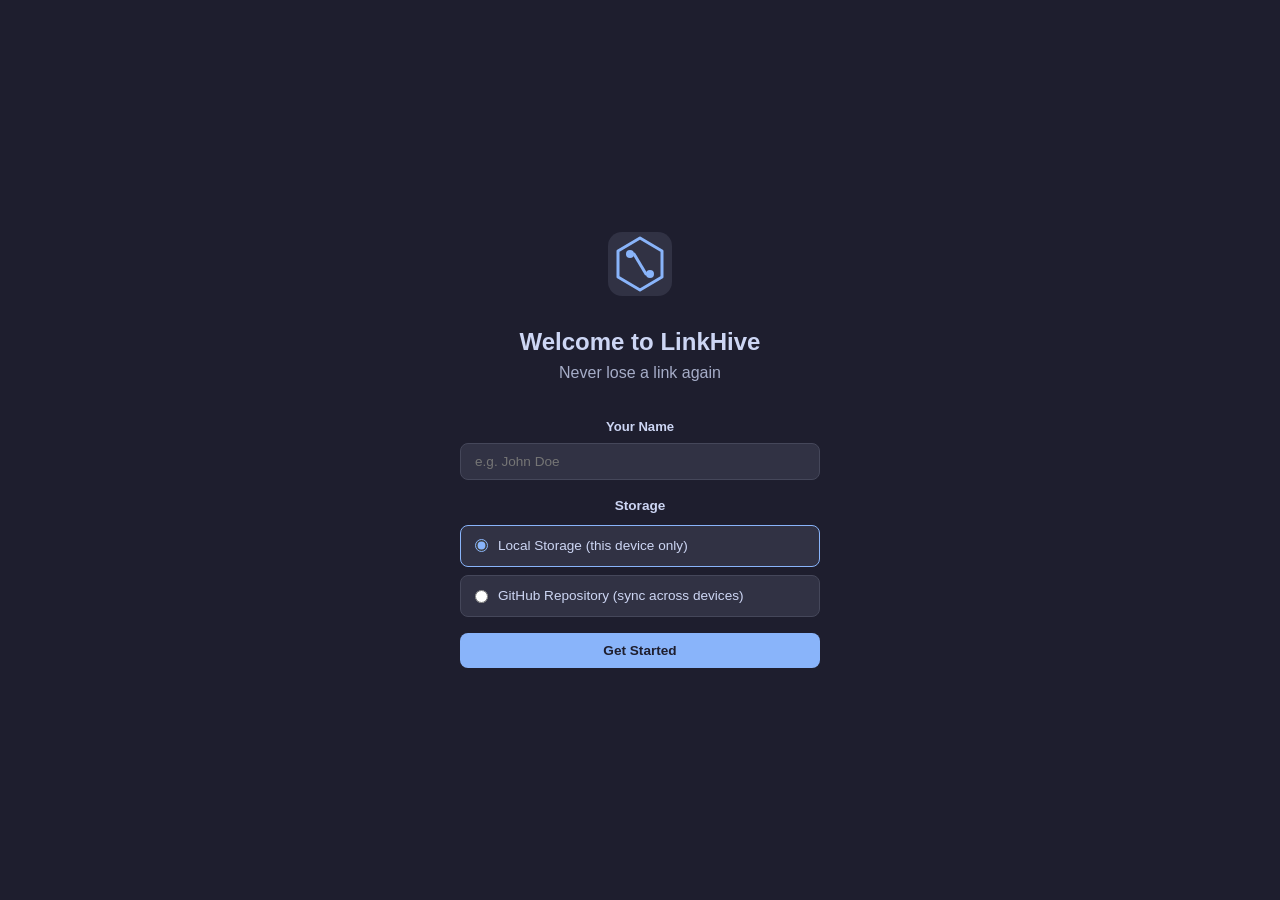
==== index.html @ fbb33479 "v0.1.0 — Initial release - Client-side link manager with IndexedDB storage - GitHub sync via Persona" ====
<!DOCTYPE html>
<html lang="en" data-theme="catppuccin" data-mode="dark">
<head>
<meta charset="UTF-8">
<meta name="viewport" content="width=device-width, initial-scale=1.0, viewport-fit=cover, user-scalable=yes">
<title>LinkHive — Never lose a link again</title>
<meta name="description" content="Organize, search, and sync your bookmarks across devices. A privacy-first, client-side link manager that works offline.">
<meta name="keywords" content="bookmarks, link manager, bookmark manager, link organizer, save links, PWA">
<meta name="author" content="Morten Johansen">
<meta name="robots" content="index, follow">
<link rel="canonical" href="https://linkhive.app/">

<!-- Open Graph -->
<meta property="og:title" content="LinkHive — Never lose a link again">
<meta property="og:description" content="Organize, search, and sync your bookmarks across devices. A privacy-first, client-side link manager.">
<meta property="og:type" content="website">
<meta property="og:url" content="https://linkhive.app/">
<meta property="og:image" content="favicon.svg">
<meta property="og:site_name" content="LinkHive">

<!-- Twitter -->
<meta name="twitter:card" content="summary">
<meta name="twitter:title" content="LinkHive — Never lose a link again">
<meta name="twitter:description" content="Organize, search, and sync your bookmarks across devices. A privacy-first, client-side link manager.">

<!-- PWA -->
<link rel="manifest" href="manifest.json">
<meta name="theme-color" content="#1e1e2e">
<meta name="apple-mobile-web-app-capable" content="yes">
<meta name="apple-mobile-web-app-status-bar-style" content="black-translucent">
<meta name="apple-mobile-web-app-title" content="LinkHive">
<meta name="mobile-web-app-capable" content="yes">
<link rel="icon" type="image/svg+xml" href="favicon.svg">
<link rel="apple-touch-icon" href="favicon.svg">

<!-- Structured Data -->
<script type="application/ld+json">
{"@context":"https://schema.org","@type":"WebApplication","name":"LinkHive","description":"Never lose a link again — organize, search, and sync your bookmarks","applicationCategory":"BrowserApplication","operatingSystem":"Any","offers":{"@type":"Offer","price":"0"}}
</script>

<!-- Styles -->
<link rel="stylesheet" href="css/base.css">
<link rel="stylesheet" href="css/themes.css">
<link rel="stylesheet" href="css/components.css">
</head>
<body>

<!-- ========== APP LAYOUT ========== -->
<div class="app-layout" id="appLayout">

<!-- ===== Sidebar ===== -->
<aside class="sidebar" id="sidebar">
  <div class="sidebar-backdrop" id="sidebarBackdrop"></div>
  <div class="sidebar-panel">
    <div class="sidebar-header">
      <div class="sidebar-user" id="sidebarUser">
        <div class="sidebar-avatar" id="sidebarAvatar">?</div>
        <span class="sidebar-name" id="sidebarName">LinkHive</span>
      </div>
      <button class="btn-icon sidebar-close" id="sidebarClose" aria-label="Close sidebar">
        <i data-lucide="x"></i>
      </button>
    </div>

    <nav class="sidebar-nav">
      <a href="#/" class="sidebar-link" data-route="/">
        <i data-lucide="home"></i>
        <span>All Links</span>
      </a>
      <a href="#/tags" class="sidebar-link" data-route="/tags">
        <i data-lucide="tag"></i>
        <span>Tags</span>
      </a>

      <div class="sidebar-section">
        <div class="sidebar-section-header">
          <span>Add Link</span>
        </div>
        <button class="sidebar-link" id="quickAddBtn">
          <i data-lucide="link"></i>
          <span>Add Link</span>
        </button>
      </div>

      <div class="sidebar-section">
        <div class="sidebar-section-header">
          <span>Collections</span>
          <button class="btn-icon-sm" id="addCollectionSidebar" aria-label="Add collection">
            <i data-lucide="plus"></i>
          </button>
        </div>
        <div class="sidebar-collections" id="sidebarCollections"></div>
      </div>
    </nav>

    <div class="sidebar-footer">
      <button class="sidebar-footer-btn" id="sidebarSyncBtn">
        <i data-lucide="settings"></i>
        <span>Settings</span>
      </button>
    </div>
  </div>
</aside>

<!-- ===== Main Wrapper ===== -->
<div class="main-wrapper" id="mainWrapper">

<!-- ===== Header ===== -->
<header class="header" id="header">
  <div class="header-left">
    <button class="btn-icon sidebar-toggle" id="sidebarToggle" aria-label="Toggle sidebar">
      <i data-lucide="menu"></i>
    </button>
    <h1 class="header-title">LinkHive</h1>
  </div>
  <div class="header-search" id="headerSearch">
    <span class="search-icon-wrap"><i data-lucide="search"></i></span>
    <input type="search" class="search-input" id="searchInput" placeholder="Search..." autocomplete="off" aria-label="Search links">
  </div>
  <div class="header-right">
    <button class="btn-icon theme-quick-toggle" id="themeQuickToggle" aria-label="Toggle dark/light mode">
      <span class="theme-toggle-icon"><i data-lucide="moon"></i></span>
    </button>
    <button class="btn-icon" id="settingsToggle" aria-label="Settings">
      <i data-lucide="settings"></i>
    </button>
  </div>
</header>

<!-- ===== Main Content ===== -->
<main class="main-content" id="mainContent">

  <div class="collection-chips" id="collectionChips"></div>

  <div class="toolbar" id="toolbar">
    <div class="toolbar-left">
      <button class="btn-view-toggle active" data-view="list" aria-label="List view" title="List view">
        <i data-lucide="list"></i>
      </button>
      <button class="btn-view-toggle" data-view="grid" aria-label="Grid view" title="Grid view">
        <i data-lucide="grid-3x3"></i>
      </button>
      <select class="sort-select" id="sortSelect">
        <option value="newest">Newest first</option>
        <option value="oldest">Oldest first</option>
        <option value="title">Title A–Z</option>
      </select>
    </div>
    <div class="toolbar-right">
      <button class="btn-view-toggle" id="btnSelectMode" aria-label="Select mode" title="Select links">
        <i data-lucide="check-square"></i>
      </button>
    </div>
  </div>

  <div class="link-grid" id="linkGrid"></div>

  <div class="empty-state hidden" id="emptyState">
    <i data-lucide="bookmark" class="empty-icon" style="width:48px;height:48px;opacity:0.3"></i>
    <h2>No links yet</h2>
    <p>Save your first link and never lose it again</p>
    <button class="btn-primary" id="emptyAddBtn">
      <i data-lucide="plus"></i>
      <span>Add Link</span>
    </button>
  </div>

  <div class="loading-state hidden" id="loadingState">
    <div class="spinner"></div>
    <p>Loading links...</p>
  </div>
</main>

<!-- ===== Bottom Bar (mobile) ===== -->
<nav class="bottom-bar" id="bottomBar">
  <button class="bottom-bar-btn active" data-route="/" aria-label="Home">
    <i data-lucide="home"></i>
    <span>Home</span>
  </button>
  <button class="bottom-bar-btn" id="bottomSearchBtn" aria-label="Search">
    <i data-lucide="search"></i>
    <span>Search</span>
  </button>
  <button class="bottom-bar-btn" id="bottomAddBtn" aria-label="Add link">
    <i data-lucide="plus"></i>
    <span>Add</span>
  </button>
</nav>

</div><!-- /main-wrapper -->
</div><!-- /app-layout -->

<!-- ========== BULK ACTION BAR ========== -->
<div class="bulk-bar hidden" id="bulkBar">
  <span class="bulk-count" id="bulkCount">0 selected</span>
  <button class="btn-secondary btn-sm" id="bulkSelectAllBtn" onclick="LinkHive.LinkGrid.selectAllVisible()">
    <i data-lucide="check-square"></i>
    <span>Select All</span>
  </button>
  <select class="bulk-move-select" id="bulkMoveSelect" onchange="LinkHive.LinkGrid.bulkMove(this.value);this.value='';">
    <option value="">Move to...</option>
  </select>
  <button class="btn-secondary btn-danger-outline btn-sm" id="bulkDeleteBtn" onclick="LinkHive.LinkGrid.bulkDelete()">
    <i data-lucide="trash-2"></i>
    <span>Delete Selected</span>
  </button>
</div>

<!-- ========== ONBOARDING ========== -->
<div class="onboarding hidden" id="onboarding">
  <div class="onboarding-logo">
    <svg width="64" height="64" viewBox="0 0 64 64" fill="none">
      <rect width="64" height="64" rx="14" fill="var(--bg-elevated)"/>
      <path d="M32 6L54 19v26L32 58 10 45V19L32 6z" fill="none" stroke="var(--accent)" stroke-width="3" stroke-linecap="round" stroke-linejoin="round"/>
      <path d="M22 26a4 4 0 1 0 0-8 4 4 0 0 0 0 8z" fill="var(--accent)"/>
      <path d="M42 46a4 4 0 1 0 0-8 4 4 0 0 0 0 8z" fill="var(--accent)"/>
      <path d="M26 22l12 20" stroke="var(--accent)" stroke-width="3" stroke-linecap="round"/>
    </svg>
  </div>
  <h1>Welcome to LinkHive</h1>
  <p class="onboarding-tagline">Never lose a link again</p>
  <div class="onboarding-form" id="onboardingForm">
    <div class="form-group">
      <label class="form-label" for="onboardingName">Your Name</label>
      <input type="text" id="onboardingName" class="form-input" placeholder="e.g. John Doe" autocomplete="name">
    </div>
    <div class="setting-group">
      <label class="setting-label">Storage</label>
      <div class="radio-group">
        <label class="radio-label">
          <input type="radio" name="onboardingStorage" value="local" class="radio-input" checked>
          <span>Local Storage (this device only)</span>
        </label>
        <label class="radio-label">
          <input type="radio" name="onboardingStorage" value="github" class="radio-input">
          <span>GitHub Repository (sync across devices)</span>
        </label>
      </div>
    </div>
    <div class="hidden" id="onboardingGithub">
      <div class="form-group">
        <label class="form-label" for="onboardingToken">GitHub PAT</label>
        <input type="password" id="onboardingToken" class="form-input" placeholder="ghp_...">
        <p class="setting-hint">Create a token with <strong>repo</strong> scope at <a href="https://github.com/settings/tokens" target="_blank" rel="noopener">github.com/settings/tokens</a></p>
      </div>
      <div class="form-group">
        <label class="form-label" for="onboardingRepo">Repository</label>
        <input type="text" id="onboardingRepo" class="form-input" placeholder="owner/repo-name">
      </div>
    </div>
    <button class="btn-primary btn-full" id="onboardingCreate">Get Started</button>
  </div>
</div>

<!-- ========== MODALS ========== -->

<!-- Settings Modal -->
<div class="modal-overlay hidden" id="settingsModal">
  <div class="modal">
    <div class="modal-header">
      <h2>Settings</h2>
      <button class="btn-icon modal-close" id="settingsClose" aria-label="Close">
        <i data-lucide="x"></i>
      </button>
    </div>
    <div class="modal-body" id="settingsBody">
      <div class="setting-group" id="settingsNameSection">
        <label class="setting-label" for="settingsName">Name</label>
        <input type="text" id="settingsName" class="setting-input" placeholder="Your name">
      </div>

      <div class="setting-group" id="settingsAvatarSection">
        <label class="setting-label">Avatar</label>
        <div class="avatar-type-row">
          <label class="radio-label"><input type="radio" name="avatarType" value="upload" class="radio-input" checked><span>Upload</span></label>
          <label class="radio-label"><input type="radio" name="avatarType" value="initials" class="radio-input"><span>Initials</span></label>
          <label class="radio-label"><input type="radio" name="avatarType" value="url" class="radio-input"><span>URL</span></label>
        </div>
        <div class="avatar-colors" id="avatarColors">
          <button class="avatar-color-btn active" data-color="#89b4fa" style="background:#89b4fa"></button>
          <button class="avatar-color-btn" data-color="#a6e3a1" style="background:#a6e3a1"></button>
          <button class="avatar-color-btn" data-color="#f9e2af" style="background:#f9e2af"></button>
          <button class="avatar-color-btn" data-color="#f38ba8" style="background:#f38ba8"></button>
          <button class="avatar-color-btn" data-color="#cba6f7" style="background:#cba6f7"></button>
          <button class="avatar-color-btn" data-color="#94e2d5" style="background:#94e2d5"></button>
          <button class="avatar-color-btn" data-color="#fab387" style="background:#fab387"></button>
          <button class="avatar-color-btn" data-color="#74c7ec" style="background:#74c7ec"></button>
        </div>
        <div class="avatar-upload-row hidden" id="avatarUploadRow">
          <input type="file" id="settingsAvatarFile" accept="image/*" class="hidden">
          <button class="btn-secondary btn-sm" id="settingsAvatarUploadBtn">
            <i data-lucide="upload"></i>
            <span>Choose Image</span>
          </button>
          <span class="avatar-upload-name" id="avatarUploadName"></span>
        </div>
        <input type="text" id="settingsAvatarUrl" class="setting-input hidden" placeholder="https://example.com/avatar.png">
      </div>

      <div class="setting-group">
        <label class="setting-label" for="settingsTheme">Theme</label>
        <select class="setting-select" id="settingsTheme">
          <option value="catppuccin">Catppuccin</option>
          <option value="dracula">Dracula</option>
          <option value="nord">Nord</option>
        </select>
      </div>

      <div class="setting-group">
        <label class="setting-label">Storage Backend</label>
        <div class="radio-group" id="settingsStorageType">
          <label class="radio-label">
            <input type="radio" name="settingsStorage" value="local" class="radio-input">
            <span>Local Storage</span>
          </label>
          <label class="radio-label">
            <input type="radio" name="settingsStorage" value="github" class="radio-input">
            <span>GitHub Repository</span>
          </label>
        </div>
      </div>

      <div class="github-settings hidden" id="settingsGithub">
        <div class="setting-group">
          <label class="setting-label" for="settingsGithubToken">GitHub Personal Access Token</label>
          <input type="password" id="settingsGithubToken" class="setting-input" placeholder="ghp_...">
          <p class="setting-hint">Create a token with <strong>repo</strong> scope at <a href="https://github.com/settings/tokens" target="_blank" rel="noopener">github.com/settings/tokens</a></p>
          <span class="server-field-hint hidden" id="serverTokenHint">Managed by server config</span>
        </div>
        <div class="setting-group">
          <label class="setting-label" for="settingsGithubRepo">Repository</label>
          <input type="text" id="settingsGithubRepo" class="setting-input" placeholder="owner/repo-name">
          <span class="server-field-hint hidden" id="serverRepoHint">Managed by server config</span>
        </div>
        <div class="setting-group">
          <label class="setting-label" for="settingsGithubBranch">Branch</label>
          <input type="text" id="settingsGithubBranch" class="setting-input" placeholder="main">
          <span class="server-field-hint hidden" id="serverBranchHint">Managed by server config</span>
        </div>
        <button class="btn-secondary btn-sm" id="settingsValidateGithub">
          <i data-lucide="check-circle"></i>
          <span>Validate Connection</span>
        </button>
        <span class="github-status" id="githubStatus"></span>
      </div>

      <div class="setting-group">
        <label class="setting-label">Data</label>
        <div class="data-actions">
          <button class="btn-secondary" id="settingsExportBtn">
            <i data-lucide="download"></i>
            <span>Export</span>
          </button>
          <button class="btn-secondary" id="settingsImportBtn">
            <i data-lucide="upload"></i>
            <span>Import</span>
          </button>
          <input type="file" id="settingsImportFile" accept=".json,.csv" class="hidden">
        </div>
        <div class="data-actions" style="margin-top:4px">
          <button class="btn-secondary" id="settingsImportRaindropBtn">
            <i data-lucide="file-spreadsheet"></i>
            <span>Import from Raindrop (CSV)</span>
          </button>
        </div>
        <div class="data-actions hidden" style="margin-top:8px" id="settingsSyncActions">
          <button class="btn-secondary" id="settingsPushBtn">
            <i data-lucide="cloud-upload"></i>
            <span>Push to GitHub</span>
          </button>
          <button class="btn-secondary" id="settingsPullBtn">
            <i data-lucide="cloud-download"></i>
            <span>Pull from GitHub</span>
          </button>
        </div>
        <span class="sync-status" id="syncStatus">Last synced: Never</span>
      </div>

      <div class="danger-zone">
        <h3 class="danger-zone-title">Danger Zone</h3>
        <p class="setting-hint">Permanently delete all links and collections.<br>This cannot be undone.</p>
        <button class="btn-secondary btn-danger-outline" id="settingsWipeBtn" style="margin-top:10px">Delete All Data</button>
        <div class="danger-confirm hidden" id="settingsWipeConfirm">
          <p class="setting-hint">Type <strong>DELETE</strong> to confirm:</p>
          <input type="text" id="settingsWipeInput" class="setting-input" placeholder="DELETE" autocomplete="off">
          <button class="btn-primary btn-danger-filled" id="settingsWipeConfirmBtn" disabled>I understand, delete everything</button>
        </div>
      </div>

      <div class="settings-footer">
        <p class="settings-credit">LinkHive by <strong id="settingsAuthor">Morten Johansen</strong></p>
        <div class="settings-links">
          <a href="https://johansen.foo" target="_blank" rel="noopener">johansen.foo</a>
          <span class="settings-sep">&middot;</span>
          <a href="https://github.com/mojoaar/linkhive" target="_blank" rel="noopener">github.com/mojoaar/linkhive</a>
        </div>
        <span class="settings-version" id="settingsVersion"></span>
      </div>
    </div>
  </div>
</div>

<!-- Add/Edit Link Modal -->
<div class="modal-overlay hidden" id="linkModal">
  <div class="modal">
    <div class="modal-header">
      <h2 id="linkModalTitle">Add Link</h2>
      <button class="btn-icon modal-close" id="linkModalClose" aria-label="Close">
        <i data-lucide="x"></i>
      </button>
    </div>
    <div class="modal-body">
      <div class="form-group">
        <label class="form-label" for="linkUrl">URL</label>
        <input type="url" id="linkUrl" class="form-input" placeholder="https://example.com" autocomplete="url">
        <span class="form-error hidden" id="linkUrlError">Please enter a valid URL</span>
      </div>

      <div class="url-preview hidden" id="urlPreview">
        <img class="url-preview-favicon" id="urlPreviewFavicon" src="" alt="" width="24" height="24" onerror="this.style.display='none'">
        <div class="url-preview-info">
          <div class="url-preview-title" id="urlPreviewTitle"></div>
          <div class="url-preview-domain" id="urlPreviewDomain"></div>
          <div class="url-preview-desc" id="urlPreviewDesc"></div>
        </div>
      </div>

      <div class="form-group">
        <label class="form-label" for="linkTitle">Title</label>
        <input type="text" id="linkTitle" class="form-input" placeholder="Page title">
      </div>

      <div class="form-group">
        <label class="form-label" for="linkDesc">Description</label>
        <textarea id="linkDesc" class="form-textarea" placeholder="Short description (optional)" rows="2"></textarea>
      </div>

      <div class="form-group">
        <label class="form-label" for="linkCollection">Collection</label>
        <select class="form-select" id="linkCollection"></select>
      </div>

      <div class="form-group">
        <label class="form-label">Tags</label>
        <div class="tag-input-wrapper" id="linkTagWrapper">
          <div class="tag-input-tags" id="linkTagTags"></div>
          <input type="text" class="tag-input-field" id="linkTagInput" placeholder="Add tag..." autocomplete="off">
        </div>
      </div>
    </div>
    <div class="modal-footer">
      <button class="btn-secondary" id="linkModalCancel">Cancel</button>
      <button class="btn-primary" id="linkModalSave">Save Link</button>
    </div>
    <input type="hidden" id="linkEditId" value="">
  </div>
</div>

<!-- Collection Modal -->
<div class="modal-overlay hidden" id="collectionModal">
  <div class="modal">
    <div class="modal-header">
      <h2 id="collectionModalTitle">New Collection</h2>
      <button class="btn-icon modal-close" id="collectionModalClose" aria-label="Close">
        <i data-lucide="x"></i>
      </button>
    </div>
    <div class="modal-body">
      <div class="form-group">
        <label class="form-label" for="collectionName">Name</label>
        <input type="text" id="collectionName" class="form-input" placeholder="e.g. Work, Personal, Reading List">
        <span class="form-error hidden" id="collectionNameError">Name is required</span>
      </div>
      <div class="form-group">
        <label class="form-label">Icon</label>
        <input type="text" class="form-input collection-icon-search" id="collectionIconSearch" placeholder="Search icons..." autocomplete="off">
        <div class="collection-icon-grid" id="collectionIconGrid"></div>
      </div>
      <div class="form-group">
        <label class="form-label">Color</label>
        <div class="collection-color-grid" id="collectionColorGrid"></div>
      </div>
    </div>
    <div class="modal-footer">
      <button class="btn-secondary" id="collectionModalCancel">Cancel</button>
      <button class="btn-primary" id="collectionModalSave">Save</button>
    </div>
    <input type="hidden" id="collectionEditId" value="">
  </div>
</div>

<!-- Confirm Modal -->
<div class="modal-overlay hidden" id="confirmModal">
  <div class="modal">
    <div class="confirm-body">
      <i data-lucide="alert-triangle" class="confirm-icon" style="width:36px;height:36px"></i>
      <h3 class="confirm-title" id="confirmTitle">Are you sure?</h3>
      <p class="confirm-message" id="confirmMessage">This action cannot be undone.</p>
    </div>
    <div class="modal-footer">
      <button class="btn-secondary" id="confirmCancel">Cancel</button>
      <button class="btn-primary btn-danger-filled" id="confirmYes">Delete</button>
    </div>
  </div>
</div>

<!-- ========== TOAST CONTAINER ========== -->
<div class="toast-container" id="toastContainer"></div>

<!-- ========== SCRIPTS ========== -->
<script src="js/config.js"></script>
<script src="js/icons.js"></script>
<script src="js/configStore.js"></script>
<script src="js/utils/dom.js"></script>
<script src="js/utils/github.js"></script>
<script src="js/storage.js"></script>
<script src="js/themes.js"></script>
<script src="js/linkStore.js"></script>
<script src="js/ui/forms.js"></script>
<script src="js/ui/modals.js"></script>
<script src="js/ui/sidebar.js"></script>
<script src="js/ui/linkGrid.js"></script>
<script src="js/app.js"></script>
</body>
</html>
---- css/base.css ----
*,
*::before,
*::after {
  margin: 0;
  padding: 0;
  box-sizing: border-box;
}

:root {
  --font-sans: -apple-system, BlinkMacSystemFont, 'Segoe UI', Roboto, 'Helvetica Neue', Arial, sans-serif;
  --font-mono: 'SF Mono', 'Fira Code', 'Fira Mono', 'Roboto Mono', monospace;
  --transition: 150ms ease;
  --radius-sm: 6px;
  --radius: 8px;
  --radius-lg: 12px;
  --radius-xl: 16px;
  --sidebar-width: 260px;
  --header-height: 56px;
  --bottom-bar-height: 56px;
  --z-header: 100;
  --z-sidebar: 150;
  --z-sidebar-backdrop: 140;
  --z-modal: 200;
  --z-toast: 300;
}

html {
  font-size: 16px;
  -webkit-text-size-adjust: 100%;
  -webkit-tap-highlight-color: transparent;
  scroll-behavior: smooth;
}

body {
  font-family: var(--font-sans);
  font-size: 0.9rem;
  line-height: 1.5;
  color: var(--text);
  background: var(--bg);
  min-height: 100vh;
  min-height: 100dvh;
  overflow-x: hidden;
  -webkit-font-smoothing: antialiased;
  -moz-osx-font-smoothing: grayscale;
}

body.modal-open {
  overflow: hidden;
}

a {
  color: var(--accent);
  text-decoration: none;
  transition: color var(--transition);
}

a:hover {
  text-decoration: underline;
}

img {
  max-width: 100%;
  display: block;
}

button {
  font-family: inherit;
  font-size: inherit;
  cursor: pointer;
  border: none;
  background: none;
  color: inherit;
}

input,
select,
textarea {
  font-family: inherit;
  font-size: inherit;
  color: inherit;
}

ul,
ol {
  list-style: none;
}

h1, h2, h3, h4 {
  line-height: 1.3;
  font-weight: 600;
}

h1 { font-size: 1.25rem; }
h2 { font-size: 1.1rem; }
h3 { font-size: 1rem; }

.app-layout {
  display: flex;
  min-height: 100vh;
  min-height: 100dvh;
}

.main-wrapper {
  flex: 1;
  display: flex;
  flex-direction: column;
  min-width: 0;
  padding-top: var(--header-height);
}

@media (max-width: 767px) {
  .main-wrapper {
    padding-bottom: var(--bottom-bar-height);
  }
}

.hidden {
  display: none !important;
}

.visually-hidden {
  position: absolute;
  width: 1px;
  height: 1px;
  padding: 0;
  margin: -1px;
  overflow: hidden;
  clip: rect(0,0,0,0);
  border: 0;
}

@media (min-width: 768px) {
  body {
    --header-height: 60px;
  }
}

@media (min-width: 1024px) {
  body {
    --header-height: 64px;
  }
}
---- css/themes.css ----
[data-theme="catppuccin"][data-mode="dark"] {
  --bg: #1e1e2e;
  --bg-elevated: #313244;
  --bg-inset: #181825;
  --text: #cdd6f4;
  --text-muted: #a6adc8;
  --text-faint: #6c7086;
  --border: #45475a;
  --border-light: #313244;
  --accent: #89b4fa;
  --accent-hover: #74a8f7;
  --accent-text: #1e1e2e;
  --danger: #f38ba8;
  --danger-hover: #e07b94;
  --warning: #f9e2af;
  --success: #a6e3a1;
  --header-bg: #1e1e2e;
  --sidebar-bg: #181825;
  --card-bg: #313244;
  --input-bg: #313244;
  --shadow: 0 1px 3px rgba(0,0,0,0.3);
  --shadow-lg: 0 8px 32px rgba(0,0,0,0.4);
  --overlay: rgba(0,0,0,0.6);
  --scrollbar-thumb: #45475a;
  --chip-bg: #313244;
  --chip-active-bg: #89b4fa;
  --chip-active-text: #1e1e2e;
}

[data-theme="catppuccin"][data-mode="light"] {
  --bg: #eff1f5;
  --bg-elevated: #e6e9ef;
  --bg-inset: #dce0e8;
  --text: #4c4f69;
  --text-muted: #8c8fa1;
  --text-faint: #bcc0cc;
  --border: #ccd0da;
  --border-light: #dce0e8;
  --accent: #1e66f5;
  --accent-hover: #1555e0;
  --accent-text: #ffffff;
  --danger: #d20f39;
  --danger-hover: #b80d32;
  --warning: #df8e1d;
  --success: #40a02b;
  --header-bg: #eff1f5;
  --sidebar-bg: #e6e9ef;
  --card-bg: #ffffff;
  --input-bg: #ffffff;
  --shadow: 0 1px 3px rgba(0,0,0,0.08);
  --shadow-lg: 0 8px 32px rgba(0,0,0,0.12);
  --overlay: rgba(0,0,0,0.4);
  --scrollbar-thumb: #ccd0da;
  --chip-bg: #e6e9ef;
  --chip-active-bg: #1e66f5;
  --chip-active-text: #ffffff;
}

[data-theme="dracula"][data-mode="dark"] {
  --bg: #282a36;
  --bg-elevated: #343746;
  --bg-inset: #21222c;
  --text: #f8f8f2;
  --text-muted: #a4a5b2;
  --text-faint: #6272a4;
  --border: #44475a;
  --border-light: #343746;
  --accent: #bd93f9;
  --accent-hover: #a67cf0;
  --accent-text: #282a36;
  --danger: #ff5555;
  --danger-hover: #e04444;
  --warning: #ffb86c;
  --success: #50fa7b;
  --header-bg: #282a36;
  --sidebar-bg: #21222c;
  --card-bg: #343746;
  --input-bg: #343746;
  --shadow: 0 1px 3px rgba(0,0,0,0.3);
  --shadow-lg: 0 8px 32px rgba(0,0,0,0.4);
  --overlay: rgba(0,0,0,0.6);
  --scrollbar-thumb: #44475a;
  --chip-bg: #343746;
  --chip-active-bg: #bd93f9;
  --chip-active-text: #282a36;
}

[data-theme="dracula"][data-mode="light"] {
  --bg: #f8f8f2;
  --bg-elevated: #f0f0ea;
  --bg-inset: #e8e8e0;
  --text: #282a36;
  --text-muted: #6272a4;
  --text-faint: #b4b7c4;
  --border: #d0d0cc;
  --border-light: #e0e0da;
  --accent: #6b3fa0;
  --accent-hover: #5a3588;
  --accent-text: #ffffff;
  --danger: #e04444;
  --danger-hover: #c03333;
  --warning: #d4850e;
  --success: #2e9e4b;
  --header-bg: #f8f8f2;
  --sidebar-bg: #f0f0ea;
  --card-bg: #ffffff;
  --input-bg: #ffffff;
  --shadow: 0 1px 3px rgba(0,0,0,0.08);
  --shadow-lg: 0 8px 32px rgba(0,0,0,0.12);
  --overlay: rgba(0,0,0,0.4);
  --scrollbar-thumb: #d0d0cc;
  --chip-bg: #f0f0ea;
  --chip-active-bg: #6b3fa0;
  --chip-active-text: #ffffff;
}

[data-theme="nord"][data-mode="dark"] {
  --bg: #2e3440;
  --bg-elevated: #3b4252;
  --bg-inset: #242933;
  --text: #eceff4;
  --text-muted: #a5aebb;
  --text-faint: #6c7693;
  --border: #4c566a;
  --border-light: #3b4252;
  --accent: #88c0d0;
  --accent-hover: #74b5c6;
  --accent-text: #2e3440;
  --danger: #bf616a;
  --danger-hover: #a8535c;
  --warning: #ebcb8b;
  --success: #a3be8c;
  --header-bg: #2e3440;
  --sidebar-bg: #242933;
  --card-bg: #3b4252;
  --input-bg: #3b4252;
  --shadow: 0 1px 3px rgba(0,0,0,0.3);
  --shadow-lg: 0 8px 32px rgba(0,0,0,0.4);
  --overlay: rgba(0,0,0,0.6);
  --scrollbar-thumb: #4c566a;
  --chip-bg: #3b4252;
  --chip-active-bg: #88c0d0;
  --chip-active-text: #2e3440;
}

[data-theme="nord"][data-mode="light"] {
  --bg: #eceff4;
  --bg-elevated: #e5e9f0;
  --bg-inset: #d8dee9;
  --text: #2e3440;
  --text-muted: #5e6f87;
  --text-faint: #b0b9cc;
  --border: #d8dee9;
  --border-light: #e5e9f0;
  --accent: #5e81ac;
  --accent-hover: #4c6d96;
  --accent-text: #ffffff;
  --danger: #bf616a;
  --danger-hover: #a8535c;
  --warning: #d08770;
  --success: #87a96b;
  --header-bg: #eceff4;
  --sidebar-bg: #e5e9f0;
  --card-bg: #ffffff;
  --input-bg: #ffffff;
  --shadow: 0 1px 3px rgba(0,0,0,0.08);
  --shadow-lg: 0 8px 32px rgba(0,0,0,0.12);
  --overlay: rgba(0,0,0,0.4);
  --scrollbar-thumb: #d8dee9;
  --chip-bg: #e5e9f0;
  --chip-active-bg: #5e81ac;
  --chip-active-text: #ffffff;
}
---- css/components.css ----
.header {
  position: fixed;
  top: 0;
  left: 0;
  right: 0;
  height: var(--header-height);
  background: var(--header-bg);
  border-bottom: 1px solid var(--border);
  display: flex;
  align-items: center;
  padding: 0 12px;
  gap: 8px;
  z-index: var(--z-header);
  -webkit-backdrop-filter: blur(12px);
  backdrop-filter: blur(12px);
}

.header-title {
  font-size: 1.1rem;
  font-weight: 700;
  letter-spacing: -0.02em;
  white-space: nowrap;
}

.header-left {
  display: flex;
  align-items: center;
  gap: 4px;
  flex-shrink: 0;
}

.header-right {
  display: flex;
  align-items: center;
  gap: 4px;
  margin-left: auto;
  flex-shrink: 0;
}

.header-search {
  flex: 1;
  max-width: 360px;
  position: relative;
  margin: 0 8px;
}

.search-icon-wrap {
  position: absolute;
  left: 10px;
  top: 50%;
  transform: translateY(-50%);
  display: flex;
  align-items: center;
  justify-content: center;
  color: var(--text-faint);
  pointer-events: none;
  z-index: 1;
}

.search-input {
  width: 100%;
  padding: 8px 12px 8px 34px;
  background: var(--input-bg);
  border: 1px solid var(--border);
  border-radius: var(--radius);
  color: var(--text);
  font-size: 0.85rem;
  outline: none;
  transition: border-color var(--transition), box-shadow var(--transition);
}

.search-input::placeholder {
  color: var(--text-faint);
}

.search-input:focus {
  border-color: var(--accent);
  box-shadow: 0 0 0 3px rgba(137, 180, 250, 0.15);
}

@media (max-width: 767px) {
  .header-search {
    max-width: none;
    margin: 0 4px;
  }

  .search-input {
    padding: 7px 10px 7px 32px;
    font-size: 0.82rem;
  }
}

/* ---- Buttons ---- */

.btn-icon {
  display: inline-flex;
  align-items: center;
  justify-content: center;
  width: 36px;
  height: 36px;
  min-width: 44px;
  min-height: 44px;
  border-radius: var(--radius);
  color: var(--text-muted);
  transition: background var(--transition), color var(--transition);
  flex-shrink: 0;
}

.btn-icon:hover {
  background: var(--bg-elevated);
  color: var(--text);
}

.btn-icon-sm {
  display: inline-flex;
  align-items: center;
  justify-content: center;
  width: 28px;
  height: 28px;
  border-radius: var(--radius-sm);
  color: var(--text-muted);
  transition: background var(--transition), color var(--transition);
}

.btn-icon-sm:hover {
  background: var(--bg-inset);
  color: var(--text);
}

.btn-primary {
  display: inline-flex;
  align-items: center;
  gap: 6px;
  padding: 10px 18px;
  background: var(--accent);
  color: var(--accent-text);
  border: none;
  border-radius: var(--radius);
  font-size: 0.85rem;
  font-weight: 600;
  cursor: pointer;
  transition: background var(--transition), transform var(--transition), box-shadow var(--transition);
}

.btn-primary:hover {
  background: var(--accent-hover);
}

.btn-primary:active {
  transform: scale(0.97);
}

.btn-primary:disabled {
  opacity: 0.5;
  cursor: not-allowed;
}

.btn-primary:disabled:active {
  transform: none;
}

.btn-secondary {
  display: inline-flex;
  align-items: center;
  gap: 6px;
  padding: 9px 16px;
  background: var(--bg-elevated);
  color: var(--text);
  border: 1px solid var(--border);
  border-radius: var(--radius);
  font-size: 0.85rem;
  font-weight: 500;
  cursor: pointer;
  transition: background var(--transition), border-color var(--transition);
}

.btn-secondary:hover {
  background: var(--bg-inset);
  border-color: var(--text-faint);
}

.btn-sm {
  padding: 6px 12px;
  font-size: 0.78rem;
}

.btn-full {
  width: 100%;
  justify-content: center;
}

.btn-danger-outline {
  border-color: var(--danger);
  color: var(--danger);
}

.btn-danger-outline:hover {
  background: var(--danger);
  color: var(--bg);
  border-color: var(--danger);
}

.btn-danger-filled {
  background: var(--danger);
  color: var(--bg);
  border: none;
}

.btn-danger-filled:hover {
  background: var(--danger-hover);
}

.btn-danger-filled:disabled {
  opacity: 0.5;
  cursor: not-allowed;
}

/* ---- Sidebar User ---- */

.sidebar-user {
  display: flex;
  align-items: center;
  gap: 10px;
}

.sidebar-avatar {
  width: 30px;
  height: 30px;
  border-radius: 50%;
  display: flex;
  align-items: center;
  justify-content: center;
  color: #fff;
  font-size: 0.75rem;
  font-weight: 700;
  flex-shrink: 0;
  background-size: cover;
  background-position: center;
}

.sidebar-name {
  font-size: 0.85rem;
  font-weight: 600;
  color: var(--text);
  overflow: hidden;
  text-overflow: ellipsis;
  white-space: nowrap;
}

/* ---- Sidebar ---- */

.sidebar {
  position: fixed;
  left: 0;
  top: 0;
  bottom: 0;
  z-index: var(--z-sidebar);
  display: flex;
}

.sidebar-backdrop {
  display: none;
  position: fixed;
  inset: 0;
  background: var(--overlay);
  z-index: var(--z-sidebar-backdrop);
}

.sidebar-panel {
  width: var(--sidebar-width);
  height: 100%;
  height: 100dvh;
  background: var(--sidebar-bg);
  border-right: 1px solid var(--border);
  display: flex;
  flex-direction: column;
  overflow-y: auto;
  z-index: 1;
}

.sidebar-header {
  display: flex;
  align-items: center;
  justify-content: space-between;
  padding: 8px 12px;
  min-height: var(--header-height);
  border-bottom: 1px solid var(--border);
}

.sidebar-nav {
  flex: 1;
  padding: 8px;
  overflow-y: auto;
}

.sidebar-link {
  display: flex;
  align-items: center;
  gap: 10px;
  padding: 9px 12px;
  border-radius: var(--radius);
  color: var(--text-muted);
  font-size: 0.85rem;
  font-weight: 500;
  transition: background var(--transition), color var(--transition);
  text-decoration: none;
}

.sidebar-link:hover {
  background: var(--bg-elevated);
  color: var(--text);
  text-decoration: none;
}

.sidebar-link.active {
  background: var(--accent);
  color: var(--accent-text);
}

.sidebar-link.active i {
  color: var(--accent-text);
}

.sidebar-section {
  margin-top: 12px;
}

.sidebar-section-header {
  display: flex;
  align-items: center;
  justify-content: space-between;
  padding: 6px 12px 8px;
  font-size: 0.7rem;
  font-weight: 600;
  text-transform: uppercase;
  letter-spacing: 0.05em;
  color: var(--text-faint);
}

.sidebar-collections {
  display: flex;
  flex-direction: column;
  gap: 2px;
}

.sidebar-collection-link {
  display: flex;
  align-items: center;
  gap: 10px;
  padding: 8px 12px;
  border-radius: var(--radius);
  color: var(--text-muted);
  font-size: 0.85rem;
  font-weight: 500;
  transition: background var(--transition), color var(--transition);
  text-decoration: none;
  cursor: pointer;
}

.sidebar-collection-link:hover {
  background: var(--bg-elevated);
  color: var(--text);
  text-decoration: none;
}

.sidebar-collection-link.active {
  background: var(--bg-elevated);
  color: var(--text);
  font-weight: 600;
}

.sidebar-collection-row {
  position: relative;
  display: flex;
  align-items: center;
}

.sidebar-collection-row .sidebar-collection-link {
  flex: 1;
  min-width: 0;
}

.collection-count {
  margin-left: auto;
  font-size: 0.7rem;
  color: var(--text-faint);
}

.collection-more-btn {
  display: none;
  align-items: center;
  justify-content: center;
  width: 24px;
  height: 24px;
  border-radius: var(--radius-sm);
  color: var(--text-faint);
  cursor: pointer;
  background: none;
  border: none;
  flex-shrink: 0;
  transition: background var(--transition), color var(--transition);
}

.sidebar-collection-row:hover .collection-more-btn,
.sidebar-collection-row:focus-within .collection-more-btn {
  display: inline-flex;
}

.collection-more-btn:hover {
  background: var(--bg-inset);
  color: var(--text);
}

.collection-menu {
  position: absolute;
  left: 12px;
  top: 100%;
  z-index: 20;
  background: var(--bg-elevated);
  border: 1px solid var(--border);
  border-radius: var(--radius);
  box-shadow: var(--shadow-lg);
  overflow: hidden;
  min-width: 140px;
}

.collection-menu-item {
  display: flex;
  align-items: center;
  gap: 8px;
  padding: 8px 12px;
  font-size: 0.78rem;
  color: var(--text);
  cursor: pointer;
  width: 100%;
  text-align: left;
  border: none;
  background: none;
  transition: background var(--transition);
}

.collection-menu-item:hover {
  background: var(--bg-inset);
}

.collection-menu-item:last-child {
  color: var(--danger);
}

.sidebar-collection-link .collection-color {
  width: 8px;
  height: 8px;
  border-radius: 50%;
  flex-shrink: 0;
}

.collection-icon-sidebar {
  display: flex;
  align-items: center;
  justify-content: center;
  flex-shrink: 0;
}

.sidebar-footer {
  padding: 8px 12px;
  border-top: 1px solid var(--border);
}

.sidebar-footer-btn {
  display: flex;
  align-items: center;
  gap: 10px;
  padding: 9px 12px;
  border-radius: var(--radius);
  color: var(--text-muted);
  font-size: 0.85rem;
  font-weight: 500;
  transition: background var(--transition), color var(--transition);
  width: 100%;
}

.sidebar-footer-btn:hover {
  background: var(--bg-elevated);
  color: var(--text);
}

.sidebar-close {
  display: none;
}

@media (max-width: 1023px) {
  .sidebar {
    transform: translateX(-100%);
    transition: transform 200ms ease;
  }

  .sidebar.open {
    transform: translateX(0);
  }

  .sidebar.open .sidebar-backdrop {
    display: block;
  }

  .sidebar-close {
    display: inline-flex;
  }
}

@media (min-width: 1024px) {
  .header {
    left: var(--sidebar-width);
  }

  .sidebar-panel {
    position: static;
    height: 100vh;
    height: 100dvh;
  }

  .sidebar-backdrop {
    display: none !important;
  }

  .app-layout {
    padding-left: var(--sidebar-width);
  }
}

/* ---- Avatar Settings ---- */

.avatar-type-row {
  display: flex;
  gap: 8px;
  margin-bottom: 8px;
}

.avatar-type-row .radio-label {
  flex: 1;
  text-align: center;
  justify-content: center;
  font-size: 0.78rem;
  padding: 8px 10px;
}

.avatar-upload-row {
  display: flex;
  align-items: center;
  gap: 8px;
}

.avatar-upload-name {
  font-size: 0.78rem;
  color: var(--text-muted);
  overflow: hidden;
  text-overflow: ellipsis;
  white-space: nowrap;
}

.avatar-colors {
  display: grid;
  grid-template-columns: repeat(4, 1fr);
  gap: 8px;
}

.avatar-color-btn {
  width: 36px;
  height: 36px;
  border-radius: 50%;
  border: 3px solid transparent;
  cursor: pointer;
  transition: transform var(--transition), border-color var(--transition);
}

.avatar-color-btn:hover {
  transform: scale(1.15);
}

.avatar-color-btn.active {
  border-color: var(--text);
  transform: scale(1.1);
}

/* ---- Main Content ---- */

.main-content {
  flex: 1;
  padding: 16px;
  max-width: 1200px;
  width: 100%;
  margin: 0 auto;
}

@media (min-width: 768px) {
  .main-content {
    padding: 20px 24px;
  }
}

/* ---- Collection Chips ---- */

.collection-chips {
  display: flex;
  align-items: center;
  flex-wrap: wrap;
  gap: 8px;
  padding: 4px 0 12px;
}

.chip {
  display: inline-flex;
  align-items: center;
  gap: 6px;
  padding: 7px 14px;
  background: var(--chip-bg);
  color: var(--text-muted);
  border-radius: 100px;
  font-size: 0.8rem;
  font-weight: 500;
  white-space: nowrap;
  cursor: pointer;
  transition: background var(--transition), color var(--transition);
  border: 1px solid transparent;
  flex-shrink: 0;
}

.chip:hover {
  background: var(--bg-inset);
  color: var(--text);
}

.chip.active {
  background: var(--chip-active-bg);
  color: var(--chip-active-text);
}

.chip-add {
  width: 32px;
  height: 32px;
  padding: 0;
  border-radius: 50%;
  justify-content: center;
  border: 1px dashed var(--border);
  background: transparent;
}

.chip-add:hover {
  border-color: var(--accent);
  color: var(--accent);
  background: transparent;
}

/* ---- Toolbar ---- */

.toolbar {
  display: flex;
  align-items: center;
  justify-content: space-between;
  padding: 4px 0 12px;
  gap: 12px;
}

.toolbar-left,
.toolbar-right {
  display: flex;
  align-items: center;
  gap: 6px;
}

.btn-view-toggle {
  display: inline-flex;
  align-items: center;
  justify-content: center;
  width: 32px;
  height: 32px;
  border-radius: var(--radius-sm);
  color: var(--text-faint);
  transition: background var(--transition), color var(--transition);
}

.btn-view-toggle:hover {
  background: var(--bg-elevated);
  color: var(--text-muted);
}

.btn-view-toggle.active {
  background: var(--bg-elevated);
  color: var(--accent);
}

.sort-select {
  padding: 6px 10px;
  background: var(--input-bg);
  border: 1px solid var(--border);
  border-radius: var(--radius-sm);
  color: var(--text-muted);
  font-size: 0.78rem;
  outline: none;
  cursor: pointer;
  transition: border-color var(--transition);
}

.sort-select:focus {
  border-color: var(--accent);
}

.link-count {
  font-size: 0.78rem;
  color: var(--text-faint);
}

/* ---- Link Cards (Grid) ---- */

.link-grid {
  display: grid;
  grid-template-columns: 1fr;
  gap: 10px;
}

@media (min-width: 600px) {
  .link-grid {
    grid-template-columns: repeat(2, 1fr);
  }
}

@media (min-width: 900px) {
  .link-grid {
    grid-template-columns: repeat(3, 1fr);
  }
}

@media (min-width: 1200px) {
  .link-grid {
    grid-template-columns: repeat(4, 1fr);
  }
}

.link-card {
  background: var(--card-bg);
  border: 1px solid var(--border);
  border-radius: var(--radius-lg);
  padding: 14px;
  cursor: pointer;
  transition: border-color var(--transition), box-shadow var(--transition), transform var(--transition);
  position: relative;
  overflow: hidden;
  contain: layout style paint;
  content-visibility: auto;
  contain-intrinsic-size: 80px;
}

.link-card:hover {
  border-color: var(--text-faint);
  box-shadow: var(--shadow);
  transform: translateY(-1px);
}

.link-card:active {
  transform: translateY(0);
}

.link-card-header {
  display: flex;
  align-items: flex-start;
  gap: 8px;
  margin-bottom: 8px;
}

.link-card-favicon {
  width: 20px;
  height: 20px;
  border-radius: 4px;
  flex-shrink: 0;
  margin-top: 1px;
  object-fit: contain;
}

.link-card-favicon-placeholder {
  width: 20px;
  height: 20px;
  border-radius: 4px;
  background: var(--bg-elevated);
  display: flex;
  align-items: center;
  justify-content: center;
  flex-shrink: 0;
  color: var(--text-faint);
}

.link-card-title {
  font-size: 0.85rem;
  font-weight: 600;
  line-height: 1.3;
  color: var(--text);
  flex: 1;
  display: -webkit-box;
  -webkit-line-clamp: 2;
  -webkit-box-orient: vertical;
  overflow: hidden;
  word-break: break-word;
}

.link-card-header-text {
  flex: 1;
  min-width: 0;
}

.link-card-url {
  font-size: 0.7rem;
  color: var(--text-faint);
  margin-bottom: 6px;
  white-space: nowrap;
  overflow: hidden;
  text-overflow: ellipsis;
}

.link-card-description {
  font-size: 0.78rem;
  color: var(--text-muted);
  line-height: 1.4;
  display: -webkit-box;
  -webkit-line-clamp: 2;
  -webkit-box-orient: vertical;
  overflow: hidden;
  margin-bottom: 10px;
}

.link-card-meta {
  display: flex;
  align-items: center;
  gap: 6px;
  font-size: 0.7rem;
  color: var(--text-faint);
  margin-bottom: 8px;
}

.link-card-bottom {
  margin-bottom: 10px;
}

.link-card-meta-dot {
  width: 3px;
  height: 3px;
  border-radius: 50%;
  background: var(--text-faint);
  opacity: 0.4;
  flex-shrink: 0;
}

.link-card-collection {
  font-weight: 500;
}

.link-card-tags {
  display: flex;
  flex-wrap: wrap;
  gap: 4px;
  margin-bottom: 10px;
}

.tag {
  display: inline-flex;
  align-items: center;
  padding: 2px 7px;
  background: var(--bg-inset);
  color: var(--text-muted);
  border-radius: 100px;
  font-size: 0.68rem;
  font-weight: 500;
  transition: background var(--transition), color var(--transition);
}

.tag:hover {
  background: var(--accent);
  color: var(--accent-text);
}

.link-card-footer {
  display: flex;
  align-items: center;
  justify-content: space-between;
  padding-top: 8px;
  border-top: 1px solid var(--border-light);
}

.link-card-date {
  font-size: 0.68rem;
  color: var(--text-faint);
}

.link-card-actions {
  display: flex;
  gap: 2px;
}

.link-card-action {
  display: inline-flex;
  align-items: center;
  justify-content: center;
  width: 26px;
  height: 26px;
  min-width: 36px;
  min-height: 36px;
  border-radius: var(--radius-sm);
  color: var(--text-faint);
  transition: background var(--transition), color var(--transition);
}

.link-card-action:hover {
  background: var(--bg-elevated);
  color: var(--text);
}

.link-card-action.delete:hover {
  color: var(--danger);
}

/* ---- Link List View ---- */

.link-grid.list-view {
  grid-template-columns: 1fr;
}

.link-grid.list-view .link-card {
  display: block;
  padding: 12px 14px;
}

.link-grid.list-view .link-card-header {
  display: flex;
  align-items: flex-start;
  gap: 8px;
  margin-bottom: 2px;
}

.link-grid.list-view .link-card-header-text {
  flex: 1;
  min-width: 0;
}

.link-grid.list-view .link-card-title {
  font-size: 0.85rem;
  white-space: nowrap;
  overflow: hidden;
  text-overflow: ellipsis;
}

.link-grid.list-view .link-card-url {
  display: block;
  font-size: 0.68rem;
  color: var(--text-faint);
}

.list-actions {
  display: flex;
  gap: 2px;
  flex-shrink: 0;
  padding-top: 1px;
}

.link-grid.list-view .link-card-description {
  display: -webkit-box;
  -webkit-line-clamp: 1;
  -webkit-box-orient: vertical;
  overflow: hidden;
  font-size: 0.75rem;
  color: var(--text-muted);
  margin-bottom: 4px;
}

.link-grid.list-view .link-card-bottom {
  display: flex;
  align-items: center;
  gap: 8px;
}

.link-grid.list-view .link-card-tags {
  display: flex;
  gap: 4px;
  flex-wrap: wrap;
  flex: 1;
  min-width: 0;
}

.link-grid.list-view .link-card-tags .tag {
  font-size: 0.65rem;
  padding: 1px 6px;
}

.link-grid.list-view .link-card-meta {
  display: flex;
  align-items: center;
  gap: 6px;
  font-size: 0.68rem;
  color: var(--text-faint);
  flex-shrink: 0;
  white-space: nowrap;
}

.link-grid.list-view .link-card-meta-dot {
  width: 3px;
  height: 3px;
  border-radius: 50%;
  background: var(--text-faint);
  opacity: 0.5;
}

.link-grid.list-view .link-card-footer {
  display: none;
}

.link-grid.list-view .link-card-favicon {
  margin-top: 2px;
}

.link-grid.list-view .link-card-favicon-placeholder {
  margin-top: 2px;
}

.link-grid.list-view .link-card-actions {
  flex-shrink: 0;
}

/* ---- Tag Cloud ---- */

.tag-card {
  display: flex;
  flex-direction: column;
  align-items: center;
  justify-content: center;
  padding: 16px 12px;
  background: var(--card-bg);
  border: 1px solid var(--border);
  border-radius: var(--radius-lg);
  cursor: pointer;
  text-decoration: none;
  gap: 6px;
  transition: border-color var(--transition), box-shadow var(--transition), transform var(--transition);
}

.tag-card:hover {
  border-color: var(--accent);
  transform: translateY(-1px);
  box-shadow: var(--shadow);
}

.tag-card-name {
  color: var(--accent);
  font-weight: 600;
  word-break: break-word;
  text-align: center;
}

.tag-card-count {
  font-size: 0.72rem;
  color: var(--text-faint);
}

/* ---- Checkboxes ---- */

.link-card-check-label {
  display: none;
  align-items: center;
  padding-right: 4px;
  cursor: pointer;
  flex-shrink: 0;
}

.link-grid.list-view .link-card-check-label {
  display: flex;
}

.link-card-check {
  width: 16px;
  height: 16px;
  accent-color: var(--accent);
  cursor: pointer;
}

/* ---- Bulk Action Bar ---- */

.bulk-bar {
  position: fixed;
  bottom: 0;
  left: 0;
  right: 0;
  z-index: var(--z-header);
  display: flex;
  align-items: center;
  justify-content: center;
  gap: 12px;
  padding: 10px 16px;
  background: var(--bg-elevated);
  border-top: 1px solid var(--border);
  box-shadow: 0 -2px 8px rgba(0,0,0,0.15);
  padding-bottom: calc(10px + env(safe-area-inset-bottom, 0));
}

@media (min-width: 768px) {
  .bulk-bar {
    bottom: 16px;
    left: 50%;
    right: auto;
    transform: translateX(-50%);
    border-radius: var(--radius-lg);
    border: 1px solid var(--border);
    padding: 10px 20px;
    box-shadow: var(--shadow-lg);
  }
}

@media (min-width: 1024px) {
  .bulk-bar {
    left: calc(var(--sidebar-width) + 50%);
    transform: translateX(-50%);
  }
}

.bulk-count {
  font-size: 0.82rem;
  color: var(--text-muted);
  font-weight: 500;
}

.bulk-move-select {
  padding: 5px 10px;
  background: var(--input-bg);
  border: 1px solid var(--border);
  border-radius: var(--radius-sm);
  color: var(--text);
  font-size: 0.78rem;
  cursor: pointer;
  outline: none;
}

/* ---- Empty & Loading States ---- */

.empty-state {
  display: flex;
  flex-direction: column;
  align-items: center;
  justify-content: center;
  padding: 60px 20px;
  text-align: center;
}

.empty-icon {
  color: var(--text-faint);
  opacity: 0.4;
  margin-bottom: 16px;
}

.empty-state h2 {
  font-size: 1.1rem;
  color: var(--text-muted);
  margin-bottom: 6px;
}

.empty-state p {
  font-size: 0.85rem;
  color: var(--text-faint);
  margin-bottom: 20px;
  max-width: 300px;
}

.loading-state {
  display: flex;
  flex-direction: column;
  align-items: center;
  justify-content: center;
  padding: 60px 20px;
  text-align: center;
  color: var(--text-faint);
}

.spinner {
  width: 32px;
  height: 32px;
  border: 3px solid var(--border);
  border-top-color: var(--accent);
  border-radius: 50%;
  animation: spin 0.7s linear infinite;
  margin-bottom: 12px;
}

@keyframes spin {
  to { transform: rotate(360deg); }
}

/* ---- Bottom Bar (Mobile) ---- */

.bottom-bar {
  display: none;
  position: fixed;
  bottom: 0;
  left: 0;
  right: 0;
  height: var(--bottom-bar-height);
  background: var(--header-bg);
  border-top: 1px solid var(--border);
  z-index: var(--z-header);
  padding: 0 8px;
  padding-bottom: env(safe-area-inset-bottom, 0);
}

.bottom-bar-btn {
  display: flex;
  flex-direction: column;
  align-items: center;
  justify-content: center;
  gap: 2px;
  padding: 6px 12px;
  color: var(--text-faint);
  font-size: 0.65rem;
  font-weight: 500;
  transition: color var(--transition);
  flex: 1;
  border-radius: var(--radius);
}

.bottom-bar-btn.active {
  color: var(--accent);
}

.bottom-bar-btn:hover {
  color: var(--text-muted);
}

@media (max-width: 767px) {
  .bottom-bar {
    display: flex;
  }
}

/* ---- Modal Overlay ---- */

.modal-overlay {
  position: fixed;
  inset: 0;
  background: var(--overlay);
  display: flex;
  align-items: center;
  justify-content: center;
  z-index: var(--z-modal);
  padding: 16px;
  animation: fadeIn 150ms ease;
}

@keyframes fadeIn {
  from { opacity: 0; }
  to   { opacity: 1; }
}

.modal {
  position: relative;
  z-index: 1;
  background: var(--bg);
  border-radius: var(--radius-lg);
  width: 100%;
  max-width: 480px;
  max-height: 90vh;
  max-height: 90dvh;
  overflow-y: auto;
  box-shadow: var(--shadow-lg);
  border: 1px solid var(--border);
  animation: scaleIn 150ms ease;
}

@keyframes scaleIn {
  from { opacity: 0; transform: scale(0.95) translateY(8px); }
  to   { opacity: 1; transform: scale(1) translateY(0); }
}

.modal-header {
  display: flex;
  align-items: center;
  justify-content: space-between;
  padding: 16px 20px;
  border-bottom: 1px solid var(--border);
  position: sticky;
  top: 0;
  background: var(--bg);
  z-index: 2;
}

.modal-header h2 {
  font-size: 1.1rem;
  font-weight: 700;
}

.modal-body {
  padding: 20px;
  display: flex;
  flex-direction: column;
  gap: 20px;
}

.modal-footer {
  display: flex;
  align-items: center;
  justify-content: flex-end;
  gap: 8px;
  padding: 16px 20px;
  border-top: 1px solid var(--border);
}

.modal-close {
  color: var(--text-muted);
}

.modal-close:hover {
  color: var(--text);
}

/* ---- Settings Modal ---- */

.setting-group {
  display: flex;
  flex-direction: column;
  gap: 8px;
}

.setting-label {
  font-size: 0.85rem;
  font-weight: 600;
  color: var(--text);
}

.setting-input,
.setting-select {
  padding: 10px 14px;
  background: var(--input-bg);
  border: 1px solid var(--border);
  border-radius: var(--radius);
  color: var(--text);
  font-size: 0.85rem;
  outline: none;
  transition: border-color var(--transition);
  width: 100%;
}

.setting-input:focus,
.setting-select:focus {
  border-color: var(--accent);
}

.setting-input:disabled,
.setting-select:disabled {
  opacity: 0.5;
  cursor: not-allowed;
}

.setting-input::placeholder {
  color: var(--text-faint);
}

.setting-select {
  cursor: pointer;
  appearance: none;
  background-image: url("data:image/svg+xml,%3Csvg xmlns='http://www.w3.org/2000/svg' width='12' height='12' viewBox='0 0 24 24' fill='none' stroke='%236c7086' stroke-width='2'%3E%3Cpath d='m6 9 6 6 6-6'/%3E%3C/svg%3E");
  background-repeat: no-repeat;
  background-position: right 12px center;
  padding-right: 36px;
}

.setting-hint {
  font-size: 0.75rem;
  color: var(--text-faint);
  line-height: 1.4;
}

.server-field-hint {
  font-size: 0.7rem;
  color: var(--warning);
}

.setting-hint a {
  color: var(--accent);
  text-decoration: none;
}

.setting-hint a:hover {
  text-decoration: underline;
}

.data-actions {
  display: flex;
  gap: 8px;
}

.data-actions .btn-secondary {
  flex: 1;
  justify-content: center;
}

.radio-group {
  display: flex;
  flex-direction: column;
  gap: 8px;
}

.radio-label {
  display: flex;
  align-items: center;
  gap: 10px;
  padding: 10px 14px;
  background: var(--bg-elevated);
  border: 1px solid var(--border);
  border-radius: var(--radius);
  cursor: pointer;
  font-size: 0.85rem;
  transition: border-color var(--transition);
}

.radio-label:hover {
  border-color: var(--text-faint);
}

.radio-label:has(.radio-input:checked) {
  border-color: var(--accent);
  background: var(--bg-elevated);
}

.radio-input {
  accent-color: var(--accent);
}

.github-settings {
  display: flex;
  flex-direction: column;
  gap: 16px;
  padding: 16px;
  background: var(--bg-elevated);
  border-radius: var(--radius);
  border: 1px solid var(--border);
}

.github-status {
  font-size: 0.78rem;
  color: var(--text-faint);
}

.github-status.success {
  color: var(--success);
}

.github-status.error {
  color: var(--danger);
}

/* ---- Danger Zone ---- */

.danger-zone {
  margin-top: 8px;
  padding: 16px;
  border: 2px solid var(--danger);
  border-radius: var(--radius);
}

.danger-zone-title {
  font-size: 0.9rem;
  font-weight: 600;
  color: var(--danger);
  margin-bottom: 8px;
  margin-top: 0;
}

.danger-confirm {
  margin-top: 12px;
  padding: 12px;
  background: var(--bg-elevated);
  border-radius: var(--radius);
  display: flex;
  flex-direction: column;
  gap: 8px;
}

/* ---- Settings Footer ---- */

.settings-footer {
  padding-top: 12px;
  padding-bottom: 4px;
  border-top: 1px solid var(--border);
  text-align: center;
}

.settings-credit {
  font-size: 0.78rem;
  color: var(--text-muted);
  margin-bottom: 4px;
}

.settings-credit strong {
  color: var(--accent);
}

.settings-links {
  display: flex;
  align-items: center;
  justify-content: center;
  gap: 8px;
  font-size: 0.72rem;
  margin-bottom: 8px;
}

.settings-links a {
  color: var(--text-faint);
  text-decoration: none;
  transition: color var(--transition);
}

.settings-links a:hover {
  color: var(--accent);
}

.settings-sep {
  color: var(--border);
}

.settings-version {
  font-size: 0.65rem;
  color: var(--text-faint);
  opacity: 0.6;
}

.sync-status {
  font-size: 0.75rem;
  color: var(--text-faint);
  margin-top: 4px;
}

/* ---- Form Elements ---- */

.form-group {
  display: flex;
  flex-direction: column;
  gap: 6px;
}

.form-label {
  font-size: 0.82rem;
  font-weight: 600;
  color: var(--text);
}

.form-input,
.form-select,
.form-textarea {
  padding: 10px 14px;
  background: var(--input-bg);
  border: 1px solid var(--border);
  border-radius: var(--radius);
  color: var(--text);
  font-size: 0.85rem;
  outline: none;
  transition: border-color var(--transition);
}

.form-input:focus,
.form-select:focus,
.form-textarea:focus {
  border-color: var(--accent);
}

.form-input.error {
  border-color: var(--danger);
}

.form-error {
  font-size: 0.72rem;
  color: var(--danger);
}

.form-textarea {
  resize: vertical;
  min-height: 60px;
}

.tag-input-wrapper {
  display: flex;
  flex-wrap: wrap;
  gap: 6px;
  padding: 6px 10px;
  background: var(--input-bg);
  border: 1px solid var(--border);
  border-radius: var(--radius);
  min-height: 42px;
  align-items: center;
  cursor: text;
}

.tag-input-wrapper:focus-within {
  border-color: var(--accent);
}

.tag-input-wrapper .tag {
  display: inline-flex;
  align-items: center;
  gap: 4px;
  padding: 3px 8px;
  background: var(--bg-inset);
  color: var(--text);
  border-radius: 100px;
  font-size: 0.75rem;
}

.tag-input-wrapper .tag .tag-remove {
  display: inline-flex;
  align-items: center;
  justify-content: center;
  width: 14px;
  height: 14px;
  border-radius: 50%;
  cursor: pointer;
  color: var(--text-faint);
  transition: background var(--transition), color var(--transition);
}

.tag-input-wrapper .tag .tag-remove:hover {
  background: var(--danger);
  color: #fff;
}

.tag-input-field {
  flex: 1;
  min-width: 100px;
  border: none;
  outline: none;
  background: transparent;
  color: var(--text);
  font-size: 0.82rem;
  padding: 2px 0;
}

.tag-input-field::placeholder {
  color: var(--text-faint);
}

.url-preview {
  display: flex;
  align-items: flex-start;
  gap: 10px;
  padding: 12px;
  background: var(--bg-elevated);
  border-radius: var(--radius);
}

.url-preview-favicon {
  width: 24px;
  height: 24px;
  border-radius: 4px;
  object-fit: contain;
  flex-shrink: 0;
  margin-top: 2px;
}

.url-preview-info {
  flex: 1;
  min-width: 0;
}

.url-preview-title {
  font-size: 0.85rem;
  font-weight: 600;
  color: var(--text);
}

.url-preview-domain {
  font-size: 0.72rem;
  color: var(--text-faint);
  margin-bottom: 2px;
}

.url-preview-desc {
  font-size: 0.75rem;
  color: var(--text-muted);
  line-height: 1.4;
  display: -webkit-box;
  -webkit-line-clamp: 2;
  -webkit-box-orient: vertical;
  overflow: hidden;
}

/* ---- Toast Notifications ---- */

.toast-container {
  position: fixed;
  bottom: calc(var(--bottom-bar-height, 0px) + 16px);
  left: 50%;
  transform: translateX(-50%);
  z-index: var(--z-toast);
  display: flex;
  flex-direction: column;
  gap: 8px;
  padding: 0 16px;
  pointer-events: none;
}

@media (min-width: 768px) {
  .toast-container {
    bottom: 16px;
  }
}

.toast {
  display: flex;
  align-items: center;
  gap: 8px;
  padding: 12px 16px;
  background: var(--bg-elevated);
  color: var(--text);
  border: 1px solid var(--border);
  border-radius: var(--radius);
  box-shadow: var(--shadow-lg);
  font-size: 0.82rem;
  pointer-events: auto;
  animation: toastIn 200ms ease;
  max-width: 360px;
}

.toast.success {
  border-color: var(--success);
}

.toast.error {
  border-color: var(--danger);
}

.toast.warning {
  border-color: var(--warning);
}

@keyframes toastIn {
  from { opacity: 0; transform: translateY(10px); }
  to   { opacity: 1; transform: translateY(0); }
}

@keyframes toastOut {
  from { opacity: 1; transform: translateY(0); }
  to   { opacity: 0; transform: translateY(10px); }
}

.toast.removing {
  animation: toastOut 150ms ease forwards;
}

/* ---- Onboarding ---- */

.onboarding {
  display: flex;
  flex-direction: column;
  align-items: center;
  justify-content: center;
  min-height: 100vh;
  min-height: 100dvh;
  padding: 40px 24px;
  text-align: center;
}

.onboarding-logo {
  margin-bottom: 24px;
}

.onboarding h1 {
  font-size: 1.5rem;
  font-weight: 700;
  margin-bottom: 4px;
}

.onboarding-tagline {
  font-size: 1rem;
  color: var(--text-muted);
  margin-bottom: 32px;
}

.onboarding-form {
  display: flex;
  flex-direction: column;
  gap: 16px;
  width: 100%;
  max-width: 360px;
}

/* ---- Confirm Dialog ---- */

.confirm-body {
  padding: 24px 20px;
  text-align: center;
}

.confirm-icon {
  color: var(--danger);
  margin-bottom: 12px;
}

.confirm-title {
  font-size: 1rem;
  font-weight: 600;
  margin-bottom: 6px;
}

.confirm-message {
  font-size: 0.85rem;
  color: var(--text-muted);
}

/* ---- Collection Icon/Color Grid ---- */

.collection-icon-grid {
  display: grid;
  grid-template-columns: repeat(10, 1fr);
  gap: 8px;
  max-height: 400px;
  overflow-y: auto;
}

.collection-icon-search {
  margin-bottom: 4px;
}

.collection-icon-btn {
  display: flex;
  align-items: center;
  justify-content: center;
  width: 100%;
  aspect-ratio: 1;
  border-radius: var(--radius);
  border: 2px solid var(--border);
  background: var(--bg-elevated);
  color: var(--text-muted);
  cursor: pointer;
  transition: border-color var(--transition), color var(--transition), background var(--transition);
}

.collection-icon-btn:hover {
  border-color: var(--text-faint);
  color: var(--text);
}

.collection-icon-btn.active {
  border-color: var(--accent);
  color: var(--accent);
  background: var(--bg-inset);
}

.collection-color-grid {
  display: grid;
  grid-template-columns: repeat(8, 1fr);
  gap: 5px;
}

.collection-color-btn {
  width: 100%;
  aspect-ratio: 1;
  border-radius: 50%;
  border: 2px solid transparent;
  transition: transform var(--transition), border-color var(--transition);
}

.collection-color-btn:hover {
  transform: scale(1.2);
}

.collection-color-btn.active {
  border-color: var(--text);
  transform: scale(1.15);
}

/* ---- Responsive ---- */

@media (max-width: 599px) {
  .main-content {
    padding: 12px;
  }

  .link-card {
    padding: 12px;
  }

  .modal-overlay {
    align-items: flex-end;
    padding: 0;
  }

  .modal {
    max-height: 85vh;
    max-height: 85dvh;
    border-radius: var(--radius-xl) var(--radius-xl) 0 0;
    max-width: 100%;
    animation: slideUp 200ms ease;
  }

  @keyframes slideUp {
    from { transform: translateY(100%); }
    to   { transform: translateY(0); }
  }

  @keyframes scaleIn {
    from { opacity: 0; transform: scale(0.95) translateY(8px); }
    to   { opacity: 1; transform: scale(1) translateY(0); }
  }

  .toolbar {
    flex-wrap: wrap;
    gap: 8px;
  }
}
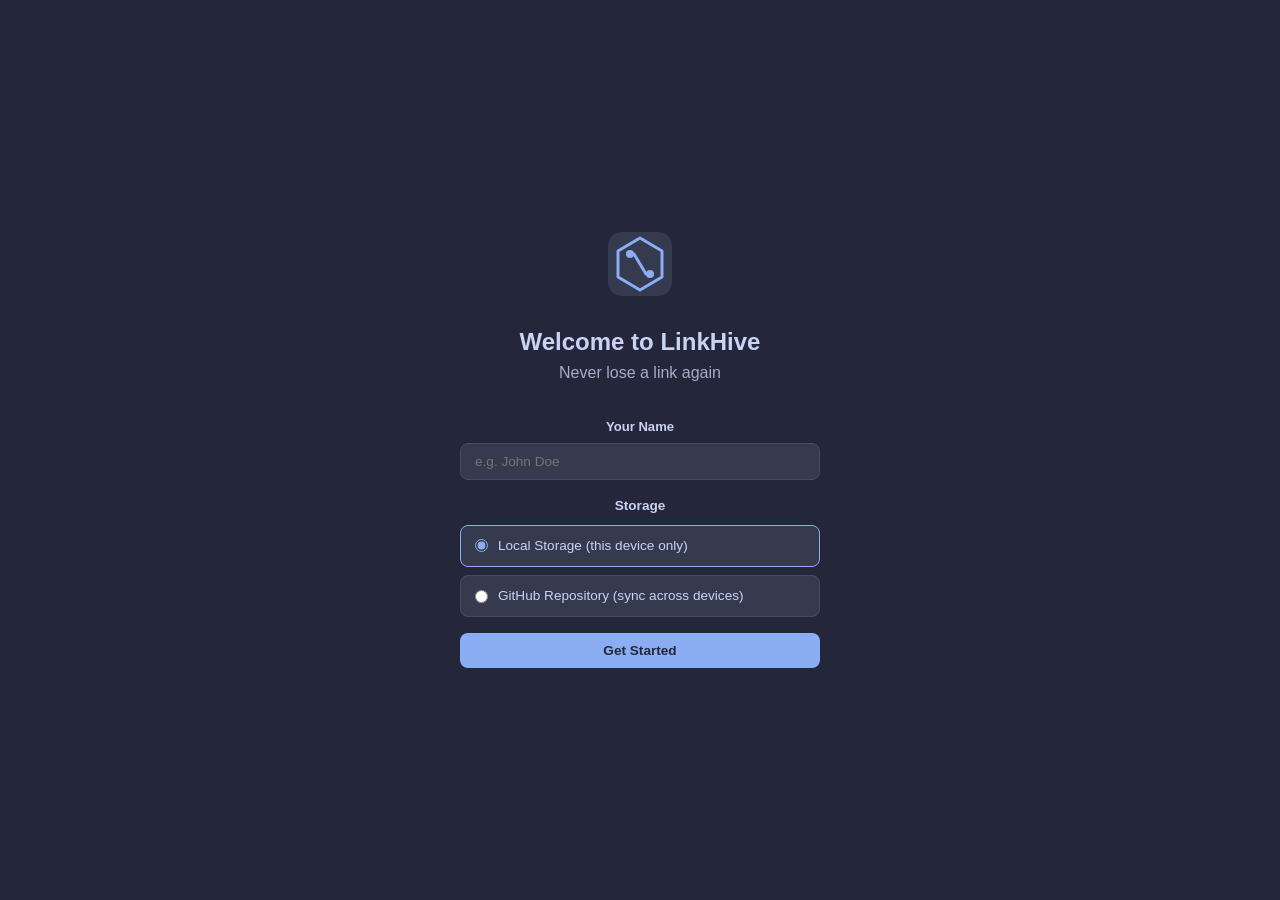
==== commit d3d9e47e: "Add 9 themes: Catppuccin Macchiato/Latte/Frappé/Mocha, Dracula, GitHub, Nord, One Dark, Tokyo Night" ====
--- a/index.html
+++ b/index.html
@@ -1,5 +1,5 @@
 <!DOCTYPE html>
-<html lang="en" data-theme="catppuccin" data-mode="dark">
+<html lang="en" data-theme="catppuccin-macchiato" data-mode="dark">
 <head>
 <meta charset="UTF-8">
 <meta name="viewport" content="width=device-width, initial-scale=1.0, viewport-fit=cover, user-scalable=yes">
@@ -31,7 +31,9 @@
 <meta name="apple-mobile-web-app-title" content="LinkHive">
 <meta name="mobile-web-app-capable" content="yes">
 <link rel="icon" type="image/svg+xml" href="favicon.svg">
-<link rel="apple-touch-icon" href="favicon.svg">
+<link rel="icon" type="image/png" sizes="32x32" href="favicon-32.png">
+<link rel="icon" type="image/png" sizes="192x192" href="favicon-192.png">
+<link rel="apple-touch-icon" sizes="180x180" href="apple-touch-icon.png">
 
 <!-- Structured Data -->
 <script type="application/ld+json">
@@ -300,9 +302,15 @@
       <div class="setting-group">
         <label class="setting-label" for="settingsTheme">Theme</label>
         <select class="setting-select" id="settingsTheme">
-          <option value="catppuccin">Catppuccin</option>
+          <option value="catppuccin-macchiato">Catppuccin Macchiato</option>
+          <option value="catppuccin-latte">Catppuccin Latte</option>
+          <option value="catppuccin-frappe">Catppuccin Frappé</option>
+          <option value="catppuccin-mocha">Catppuccin Mocha</option>
           <option value="dracula">Dracula</option>
+          <option value="github">GitHub</option>
           <option value="nord">Nord</option>
+          <option value="onedark">One Dark</option>
+          <option value="tokyo-night">Tokyo Night</option>
         </select>
       </div>
 
--- a/css/themes.css
+++ b/css/themes.css
@@ -1,173 +1,233 @@
-[data-theme="catppuccin"][data-mode="dark"] {
-  --bg: #1e1e2e;
-  --bg-elevated: #313244;
-  --bg-inset: #181825;
-  --text: #cdd6f4;
-  --text-muted: #a6adc8;
-  --text-faint: #6c7086;
-  --border: #45475a;
-  --border-light: #313244;
-  --accent: #89b4fa;
-  --accent-hover: #74a8f7;
-  --accent-text: #1e1e2e;
-  --danger: #f38ba8;
-  --danger-hover: #e07b94;
-  --warning: #f9e2af;
-  --success: #a6e3a1;
-  --header-bg: #1e1e2e;
-  --sidebar-bg: #181825;
-  --card-bg: #313244;
-  --input-bg: #313244;
-  --shadow: 0 1px 3px rgba(0,0,0,0.3);
-  --shadow-lg: 0 8px 32px rgba(0,0,0,0.4);
-  --overlay: rgba(0,0,0,0.6);
-  --scrollbar-thumb: #45475a;
-  --chip-bg: #313244;
-  --chip-active-bg: #89b4fa;
-  --chip-active-text: #1e1e2e;
-}
-
-[data-theme="catppuccin"][data-mode="light"] {
-  --bg: #eff1f5;
-  --bg-elevated: #e6e9ef;
-  --bg-inset: #dce0e8;
-  --text: #4c4f69;
-  --text-muted: #8c8fa1;
-  --text-faint: #bcc0cc;
-  --border: #ccd0da;
-  --border-light: #dce0e8;
-  --accent: #1e66f5;
-  --accent-hover: #1555e0;
-  --accent-text: #ffffff;
-  --danger: #d20f39;
-  --danger-hover: #b80d32;
-  --warning: #df8e1d;
-  --success: #40a02b;
-  --header-bg: #eff1f5;
-  --sidebar-bg: #e6e9ef;
-  --card-bg: #ffffff;
-  --input-bg: #ffffff;
-  --shadow: 0 1px 3px rgba(0,0,0,0.08);
-  --shadow-lg: 0 8px 32px rgba(0,0,0,0.12);
-  --overlay: rgba(0,0,0,0.4);
-  --scrollbar-thumb: #ccd0da;
-  --chip-bg: #e6e9ef;
-  --chip-active-bg: #1e66f5;
-  --chip-active-text: #ffffff;
-}
+/* Catppuccin Macchiato */
+
+[data-theme="catppuccin-macchiato"][data-mode="dark"] {
+  --bg: #24273a; --bg-elevated: #363a4f; --bg-inset: #1e2030;
+  --text: #cad3f5; --text-muted: #a5adcb; --text-faint: #6e738d;
+  --border: #494d64; --border-light: #363a4f;
+  --accent: #8aadf4; --accent-hover: #7d9de0; --accent-text: #24273a;
+  --danger: #ed8796; --danger-hover: #d47a88; --warning: #eed49f; --success: #a6da95;
+  --header-bg: #24273a; --sidebar-bg: #1e2030; --card-bg: #363a4f; --input-bg: #363a4f;
+  --shadow: 0 1px 3px rgba(0,0,0,0.3); --shadow-lg: 0 8px 32px rgba(0,0,0,0.4);
+  --overlay: rgba(0,0,0,0.6); --scrollbar-thumb: #494d64;
+  --chip-bg: #363a4f; --chip-active-bg: #8aadf4; --chip-active-text: #24273a;
+}
+
+[data-theme="catppuccin-macchiato"][data-mode="light"] {
+  --bg: #eff1f5; --bg-elevated: #e6e9ef; --bg-inset: #dce0e8;
+  --text: #4c4f69; --text-muted: #8c8fa1; --text-faint: #bcc0cc;
+  --border: #ccd0da; --border-light: #dce0e8;
+  --accent: #1e66f5; --accent-hover: #1555e0; --accent-text: #ffffff;
+  --danger: #d20f39; --danger-hover: #b80d32; --warning: #df8e1d; --success: #40a02b;
+  --header-bg: #eff1f5; --sidebar-bg: #e6e9ef; --card-bg: #ffffff; --input-bg: #ffffff;
+  --shadow: 0 1px 3px rgba(0,0,0,0.08); --shadow-lg: 0 8px 32px rgba(0,0,0,0.12);
+  --overlay: rgba(0,0,0,0.4); --scrollbar-thumb: #ccd0da;
+  --chip-bg: #e6e9ef; --chip-active-bg: #1e66f5; --chip-active-text: #ffffff;
+}
+
+/* Catppuccin Latte */
+
+[data-theme="catppuccin-latte"][data-mode="dark"] {
+  --bg: #2e2e3e; --bg-elevated: #3c3c50; --bg-inset: #242436;
+  --text: #dce0e8; --text-muted: #b0b5c0; --text-faint: #787d8a;
+  --border: #505060; --border-light: #3c3c50;
+  --accent: #ea76cb; --accent-hover: #d46aaf; --accent-text: #2e2e3e;
+  --danger: #e64553; --danger-hover: #c93a47; --warning: #fe640b; --success: #40a02b;
+  --header-bg: #2e2e3e; --sidebar-bg: #242436; --card-bg: #3c3c50; --input-bg: #3c3c50;
+  --shadow: 0 1px 3px rgba(0,0,0,0.3); --shadow-lg: 0 8px 32px rgba(0,0,0,0.4);
+  --overlay: rgba(0,0,0,0.6); --scrollbar-thumb: #505060;
+  --chip-bg: #3c3c50; --chip-active-bg: #ea76cb; --chip-active-text: #2e2e3e;
+}
+
+[data-theme="catppuccin-latte"][data-mode="light"] {
+  --bg: #eff1f5; --bg-elevated: #e6e9ef; --bg-inset: #dce0e8;
+  --text: #4c4f69; --text-muted: #9ca0b0; --text-faint: #bcc0cc;
+  --border: #ccd0da; --border-light: #dce0e8;
+  --accent: #d20f39; --accent-hover: #b80d32; --accent-text: #ffffff;
+  --danger: #e64553; --danger-hover: #c93a47; --warning: #df8e1d; --success: #40a02b;
+  --header-bg: #eff1f5; --sidebar-bg: #e6e9ef; --card-bg: #ffffff; --input-bg: #ffffff;
+  --shadow: 0 1px 3px rgba(0,0,0,0.08); --shadow-lg: 0 8px 32px rgba(0,0,0,0.12);
+  --overlay: rgba(0,0,0,0.4); --scrollbar-thumb: #ccd0da;
+  --chip-bg: #e6e9ef; --chip-active-bg: #d20f39; --chip-active-text: #ffffff;
+}
+
+/* Catppuccin Frappé */
+
+[data-theme="catppuccin-frappe"][data-mode="dark"] {
+  --bg: #303446; --bg-elevated: #414559; --bg-inset: #292c3c;
+  --text: #c6d0f5; --text-muted: #a5adce; --text-faint: #737994;
+  --border: #51576d; --border-light: #414559;
+  --accent: #8caaee; --accent-hover: #7d9ad6; --accent-text: #303446;
+  --danger: #e78284; --danger-hover: #cf7375; --warning: #e5c890; --success: #a6d189;
+  --header-bg: #303446; --sidebar-bg: #292c3c; --card-bg: #414559; --input-bg: #414559;
+  --shadow: 0 1px 3px rgba(0,0,0,0.3); --shadow-lg: 0 8px 32px rgba(0,0,0,0.4);
+  --overlay: rgba(0,0,0,0.6); --scrollbar-thumb: #51576d;
+  --chip-bg: #414559; --chip-active-bg: #8caaee; --chip-active-text: #303446;
+}
+
+[data-theme="catppuccin-frappe"][data-mode="light"] {
+  --bg: #eff1f5; --bg-elevated: #e6e9ef; --bg-inset: #dce0e8;
+  --text: #4c4f69; --text-muted: #8c8fa1; --text-faint: #bcc0cc;
+  --border: #ccd0da; --border-light: #dce0e8;
+  --accent: #4c6cb0; --accent-hover: #3f5c96; --accent-text: #ffffff;
+  --danger: #c76a6c; --danger-hover: #a85557; --warning: #9c7a24; --success: #668543;
+  --header-bg: #eff1f5; --sidebar-bg: #e6e9ef; --card-bg: #ffffff; --input-bg: #ffffff;
+  --shadow: 0 1px 3px rgba(0,0,0,0.08); --shadow-lg: 0 8px 32px rgba(0,0,0,0.12);
+  --overlay: rgba(0,0,0,0.4); --scrollbar-thumb: #ccd0da;
+  --chip-bg: #e6e9ef; --chip-active-bg: #4c6cb0; --chip-active-text: #ffffff;
+}
+
+/* Catppuccin Mocha */
+
+[data-theme="catppuccin-mocha"][data-mode="dark"] {
+  --bg: #1e1e2e; --bg-elevated: #313244; --bg-inset: #181825;
+  --text: #cdd6f4; --text-muted: #a6adc8; --text-faint: #6c7086;
+  --border: #45475a; --border-light: #313244;
+  --accent: #89b4fa; --accent-hover: #74a8f7; --accent-text: #1e1e2e;
+  --danger: #f38ba8; --danger-hover: #e07b94; --warning: #f9e2af; --success: #a6e3a1;
+  --header-bg: #1e1e2e; --sidebar-bg: #181825; --card-bg: #313244; --input-bg: #313244;
+  --shadow: 0 1px 3px rgba(0,0,0,0.3); --shadow-lg: 0 8px 32px rgba(0,0,0,0.4);
+  --overlay: rgba(0,0,0,0.6); --scrollbar-thumb: #45475a;
+  --chip-bg: #313244; --chip-active-bg: #89b4fa; --chip-active-text: #1e1e2e;
+}
+
+[data-theme="catppuccin-mocha"][data-mode="light"] {
+  --bg: #eff1f5; --bg-elevated: #e6e9ef; --bg-inset: #dce0e8;
+  --text: #4c4f69; --text-muted: #8c8fa1; --text-faint: #bcc0cc;
+  --border: #ccd0da; --border-light: #dce0e8;
+  --accent: #1e66f5; --accent-hover: #1555e0; --accent-text: #ffffff;
+  --danger: #d20f39; --danger-hover: #b80d32; --warning: #df8e1d; --success: #40a02b;
+  --header-bg: #eff1f5; --sidebar-bg: #e6e9ef; --card-bg: #ffffff; --input-bg: #ffffff;
+  --shadow: 0 1px 3px rgba(0,0,0,0.08); --shadow-lg: 0 8px 32px rgba(0,0,0,0.12);
+  --overlay: rgba(0,0,0,0.4); --scrollbar-thumb: #ccd0da;
+  --chip-bg: #e6e9ef; --chip-active-bg: #1e66f5; --chip-active-text: #ffffff;
+}
+
+/* Dracula */
 
 [data-theme="dracula"][data-mode="dark"] {
-  --bg: #282a36;
-  --bg-elevated: #343746;
-  --bg-inset: #21222c;
-  --text: #f8f8f2;
-  --text-muted: #a4a5b2;
-  --text-faint: #6272a4;
-  --border: #44475a;
-  --border-light: #343746;
-  --accent: #bd93f9;
-  --accent-hover: #a67cf0;
-  --accent-text: #282a36;
-  --danger: #ff5555;
-  --danger-hover: #e04444;
-  --warning: #ffb86c;
-  --success: #50fa7b;
-  --header-bg: #282a36;
-  --sidebar-bg: #21222c;
-  --card-bg: #343746;
-  --input-bg: #343746;
-  --shadow: 0 1px 3px rgba(0,0,0,0.3);
-  --shadow-lg: 0 8px 32px rgba(0,0,0,0.4);
-  --overlay: rgba(0,0,0,0.6);
-  --scrollbar-thumb: #44475a;
-  --chip-bg: #343746;
-  --chip-active-bg: #bd93f9;
-  --chip-active-text: #282a36;
+  --bg: #282a36; --bg-elevated: #343746; --bg-inset: #21222c;
+  --text: #f8f8f2; --text-muted: #a4a5b2; --text-faint: #6272a4;
+  --border: #44475a; --border-light: #343746;
+  --accent: #bd93f9; --accent-hover: #a67cf0; --accent-text: #282a36;
+  --danger: #ff5555; --danger-hover: #e04444; --warning: #ffb86c; --success: #50fa7b;
+  --header-bg: #282a36; --sidebar-bg: #21222c; --card-bg: #343746; --input-bg: #343746;
+  --shadow: 0 1px 3px rgba(0,0,0,0.3); --shadow-lg: 0 8px 32px rgba(0,0,0,0.4);
+  --overlay: rgba(0,0,0,0.6); --scrollbar-thumb: #44475a;
+  --chip-bg: #343746; --chip-active-bg: #bd93f9; --chip-active-text: #282a36;
 }
 
 [data-theme="dracula"][data-mode="light"] {
-  --bg: #f8f8f2;
-  --bg-elevated: #f0f0ea;
-  --bg-inset: #e8e8e0;
-  --text: #282a36;
-  --text-muted: #6272a4;
-  --text-faint: #b4b7c4;
-  --border: #d0d0cc;
-  --border-light: #e0e0da;
-  --accent: #6b3fa0;
-  --accent-hover: #5a3588;
-  --accent-text: #ffffff;
-  --danger: #e04444;
-  --danger-hover: #c03333;
-  --warning: #d4850e;
-  --success: #2e9e4b;
-  --header-bg: #f8f8f2;
-  --sidebar-bg: #f0f0ea;
-  --card-bg: #ffffff;
-  --input-bg: #ffffff;
-  --shadow: 0 1px 3px rgba(0,0,0,0.08);
-  --shadow-lg: 0 8px 32px rgba(0,0,0,0.12);
-  --overlay: rgba(0,0,0,0.4);
-  --scrollbar-thumb: #d0d0cc;
-  --chip-bg: #f0f0ea;
-  --chip-active-bg: #6b3fa0;
-  --chip-active-text: #ffffff;
-}
+  --bg: #f8f8f2; --bg-elevated: #f0f0ea; --bg-inset: #e8e8e0;
+  --text: #282a36; --text-muted: #6272a4; --text-faint: #b4b7c4;
+  --border: #d0d0cc; --border-light: #e0e0da;
+  --accent: #6b3fa0; --accent-hover: #5a3588; --accent-text: #ffffff;
+  --danger: #e04444; --danger-hover: #c03333; --warning: #d4850e; --success: #2e9e4b;
+  --header-bg: #f8f8f2; --sidebar-bg: #f0f0ea; --card-bg: #ffffff; --input-bg: #ffffff;
+  --shadow: 0 1px 3px rgba(0,0,0,0.08); --shadow-lg: 0 8px 32px rgba(0,0,0,0.12);
+  --overlay: rgba(0,0,0,0.4); --scrollbar-thumb: #d0d0cc;
+  --chip-bg: #f0f0ea; --chip-active-bg: #6b3fa0; --chip-active-text: #ffffff;
+}
+
+/* GitHub */
+
+[data-theme="github"][data-mode="dark"] {
+  --bg: #0d1117; --bg-elevated: #161b22; --bg-inset: #010409;
+  --text: #e6edf3; --text-muted: #8b949e; --text-faint: #484f58;
+  --border: #30363d; --border-light: #21262d;
+  --accent: #58a6ff; --accent-hover: #388bfd; --accent-text: #0d1117;
+  --danger: #f85149; --danger-hover: #da3633; --warning: #d29922; --success: #3fb950;
+  --header-bg: #0d1117; --sidebar-bg: #010409; --card-bg: #161b22; --input-bg: #161b22;
+  --shadow: 0 1px 3px rgba(0,0,0,0.4); --shadow-lg: 0 8px 32px rgba(0,0,0,0.5);
+  --overlay: rgba(1,4,9,0.8); --scrollbar-thumb: #30363d;
+  --chip-bg: #161b22; --chip-active-bg: #58a6ff; --chip-active-text: #0d1117;
+}
+
+[data-theme="github"][data-mode="light"] {
+  --bg: #ffffff; --bg-elevated: #f6f8fa; --bg-inset: #eaeef2;
+  --text: #1f2328; --text-muted: #656d76; --text-faint: #afb8c1;
+  --border: #d0d7de; --border-light: #eaeef2;
+  --accent: #0969da; --accent-hover: #0550ae; --accent-text: #ffffff;
+  --danger: #cf222e; --danger-hover: #a40e26; --warning: #9a6700; --success: #1a7f37;
+  --header-bg: #ffffff; --sidebar-bg: #f6f8fa; --card-bg: #ffffff; --input-bg: #ffffff;
+  --shadow: 0 1px 3px rgba(31,35,40,0.12); --shadow-lg: 0 8px 32px rgba(31,35,40,0.15);
+  --overlay: rgba(31,35,40,0.4); --scrollbar-thumb: #d0d7de;
+  --chip-bg: #f6f8fa; --chip-active-bg: #0969da; --chip-active-text: #ffffff;
+}
+
+/* Nord */
 
 [data-theme="nord"][data-mode="dark"] {
-  --bg: #2e3440;
-  --bg-elevated: #3b4252;
-  --bg-inset: #242933;
-  --text: #eceff4;
-  --text-muted: #a5aebb;
-  --text-faint: #6c7693;
-  --border: #4c566a;
-  --border-light: #3b4252;
-  --accent: #88c0d0;
-  --accent-hover: #74b5c6;
-  --accent-text: #2e3440;
-  --danger: #bf616a;
-  --danger-hover: #a8535c;
-  --warning: #ebcb8b;
-  --success: #a3be8c;
-  --header-bg: #2e3440;
-  --sidebar-bg: #242933;
-  --card-bg: #3b4252;
-  --input-bg: #3b4252;
-  --shadow: 0 1px 3px rgba(0,0,0,0.3);
-  --shadow-lg: 0 8px 32px rgba(0,0,0,0.4);
-  --overlay: rgba(0,0,0,0.6);
-  --scrollbar-thumb: #4c566a;
-  --chip-bg: #3b4252;
-  --chip-active-bg: #88c0d0;
-  --chip-active-text: #2e3440;
+  --bg: #2e3440; --bg-elevated: #3b4252; --bg-inset: #242933;
+  --text: #eceff4; --text-muted: #a5aebb; --text-faint: #6c7693;
+  --border: #4c566a; --border-light: #3b4252;
+  --accent: #88c0d0; --accent-hover: #74b5c6; --accent-text: #2e3440;
+  --danger: #bf616a; --danger-hover: #a8535c; --warning: #ebcb8b; --success: #a3be8c;
+  --header-bg: #2e3440; --sidebar-bg: #242933; --card-bg: #3b4252; --input-bg: #3b4252;
+  --shadow: 0 1px 3px rgba(0,0,0,0.3); --shadow-lg: 0 8px 32px rgba(0,0,0,0.4);
+  --overlay: rgba(0,0,0,0.6); --scrollbar-thumb: #4c566a;
+  --chip-bg: #3b4252; --chip-active-bg: #88c0d0; --chip-active-text: #2e3440;
 }
 
 [data-theme="nord"][data-mode="light"] {
-  --bg: #eceff4;
-  --bg-elevated: #e5e9f0;
-  --bg-inset: #d8dee9;
-  --text: #2e3440;
-  --text-muted: #5e6f87;
-  --text-faint: #b0b9cc;
-  --border: #d8dee9;
-  --border-light: #e5e9f0;
-  --accent: #5e81ac;
-  --accent-hover: #4c6d96;
-  --accent-text: #ffffff;
-  --danger: #bf616a;
-  --danger-hover: #a8535c;
-  --warning: #d08770;
-  --success: #87a96b;
-  --header-bg: #eceff4;
-  --sidebar-bg: #e5e9f0;
-  --card-bg: #ffffff;
-  --input-bg: #ffffff;
-  --shadow: 0 1px 3px rgba(0,0,0,0.08);
-  --shadow-lg: 0 8px 32px rgba(0,0,0,0.12);
-  --overlay: rgba(0,0,0,0.4);
-  --scrollbar-thumb: #d8dee9;
-  --chip-bg: #e5e9f0;
-  --chip-active-bg: #5e81ac;
-  --chip-active-text: #ffffff;
-}
+  --bg: #eceff4; --bg-elevated: #e5e9f0; --bg-inset: #d8dee9;
+  --text: #2e3440; --text-muted: #5e6f87; --text-faint: #b0b9cc;
+  --border: #d8dee9; --border-light: #e5e9f0;
+  --accent: #5e81ac; --accent-hover: #4c6d96; --accent-text: #ffffff;
+  --danger: #bf616a; --danger-hover: #a8535c; --warning: #d08770; --success: #87a96b;
+  --header-bg: #eceff4; --sidebar-bg: #e5e9f0; --card-bg: #ffffff; --input-bg: #ffffff;
+  --shadow: 0 1px 3px rgba(0,0,0,0.08); --shadow-lg: 0 8px 32px rgba(0,0,0,0.12);
+  --overlay: rgba(0,0,0,0.4); --scrollbar-thumb: #d8dee9;
+  --chip-bg: #e5e9f0; --chip-active-bg: #5e81ac; --chip-active-text: #ffffff;
+}
+
+/* One Dark */
+
+[data-theme="onedark"][data-mode="dark"] {
+  --bg: #282c34; --bg-elevated: #333842; --bg-inset: #21252b;
+  --text: #abb2bf; --text-muted: #828997; --text-faint: #5c6370;
+  --border: #3e4451; --border-light: #333842;
+  --accent: #61afef; --accent-hover: #4d9fe0; --accent-text: #282c34;
+  --danger: #e06c75; --danger-hover: #c85862; --warning: #e5c07b; --success: #98c379;
+  --header-bg: #282c34; --sidebar-bg: #21252b; --card-bg: #333842; --input-bg: #333842;
+  --shadow: 0 1px 3px rgba(0,0,0,0.3); --shadow-lg: 0 8px 32px rgba(0,0,0,0.4);
+  --overlay: rgba(0,0,0,0.6); --scrollbar-thumb: #3e4451;
+  --chip-bg: #333842; --chip-active-bg: #61afef; --chip-active-text: #282c34;
+}
+
+[data-theme="onedark"][data-mode="light"] {
+  --bg: #fafafa; --bg-elevated: #f0f0f0; --bg-inset: #e5e5e5;
+  --text: #383a42; --text-muted: #696c77; --text-faint: #a0a1a7;
+  --border: #d7d7d9; --border-light: #e5e5e5;
+  --accent: #4078f2; --accent-hover: #3060d0; --accent-text: #ffffff;
+  --danger: #e45649; --danger-hover: #c73e34; --warning: #c18401; --success: #50a14f;
+  --header-bg: #fafafa; --sidebar-bg: #f0f0f0; --card-bg: #ffffff; --input-bg: #ffffff;
+  --shadow: 0 1px 3px rgba(0,0,0,0.08); --shadow-lg: 0 8px 32px rgba(0,0,0,0.12);
+  --overlay: rgba(0,0,0,0.4); --scrollbar-thumb: #d7d7d9;
+  --chip-bg: #f0f0f0; --chip-active-bg: #4078f2; --chip-active-text: #ffffff;
+}
+
+/* Tokyo Night */
+
+[data-theme="tokyo-night"][data-mode="dark"] {
+  --bg: #1a1b26; --bg-elevated: #24283b; --bg-inset: #16161e;
+  --text: #c0caf5; --text-muted: #9aa5ce; --text-faint: #565f89;
+  --border: #3b4261; --border-light: #24283b;
+  --accent: #7aa2f7; --accent-hover: #618fed; --accent-text: #1a1b26;
+  --danger: #f7768e; --danger-hover: #db6180; --warning: #e0af68; --success: #9ece6a;
+  --header-bg: #1a1b26; --sidebar-bg: #16161e; --card-bg: #24283b; --input-bg: #24283b;
+  --shadow: 0 1px 3px rgba(0,0,0,0.3); --shadow-lg: 0 8px 32px rgba(0,0,0,0.4);
+  --overlay: rgba(0,0,0,0.6); --scrollbar-thumb: #3b4261;
+  --chip-bg: #24283b; --chip-active-bg: #7aa2f7; --chip-active-text: #1a1b26;
+}
+
+[data-theme="tokyo-night"][data-mode="light"] {
+  --bg: #fafafa; --bg-elevated: #f0f0f0; --bg-inset: #e5e5e5;
+  --text: #343b58; --text-muted: #565a6e; --text-faint: #9b9ead;
+  --border: #d7d7d9; --border-light: #e5e5e5;
+  --accent: #34548a; --accent-hover: #2a4570; --accent-text: #ffffff;
+  --danger: #c64343; --danger-hover: #a83434; --warning: #8f5e15; --success: #485e30;
+  --header-bg: #fafafa; --sidebar-bg: #f0f0f0; --card-bg: #ffffff; --input-bg: #ffffff;
+  --shadow: 0 1px 3px rgba(0,0,0,0.08); --shadow-lg: 0 8px 32px rgba(0,0,0,0.12);
+  --overlay: rgba(0,0,0,0.4); --scrollbar-thumb: #d7d7d9;
+  --chip-bg: #f0f0f0; --chip-active-bg: #34548a; --chip-active-text: #ffffff;
+}
--- a/css/components.css
+++ b/css/components.css
@@ -297,6 +297,7 @@
   display: flex;
   align-items: center;
   gap: 10px;
+  width: 100%;
   padding: 9px 12px;
   border-radius: var(--radius);
   color: var(--text-muted);
@@ -1744,6 +1745,31 @@
   animation: toastOut 150ms ease forwards;
 }
 
+.toast-text {
+  flex: 1;
+  min-width: 0;
+}
+
+.toast-copy-btn {
+  display: inline-flex;
+  align-items: center;
+  justify-content: center;
+  width: 22px;
+  height: 22px;
+  border: none;
+  background: none;
+  color: var(--text-faint);
+  cursor: pointer;
+  flex-shrink: 0;
+  padding: 0;
+  border-radius: var(--radius-sm);
+  transition: color var(--transition);
+}
+
+.toast-copy-btn:hover {
+  color: var(--text);
+}
+
 /* ---- Onboarding ---- */
 
 .onboarding {
